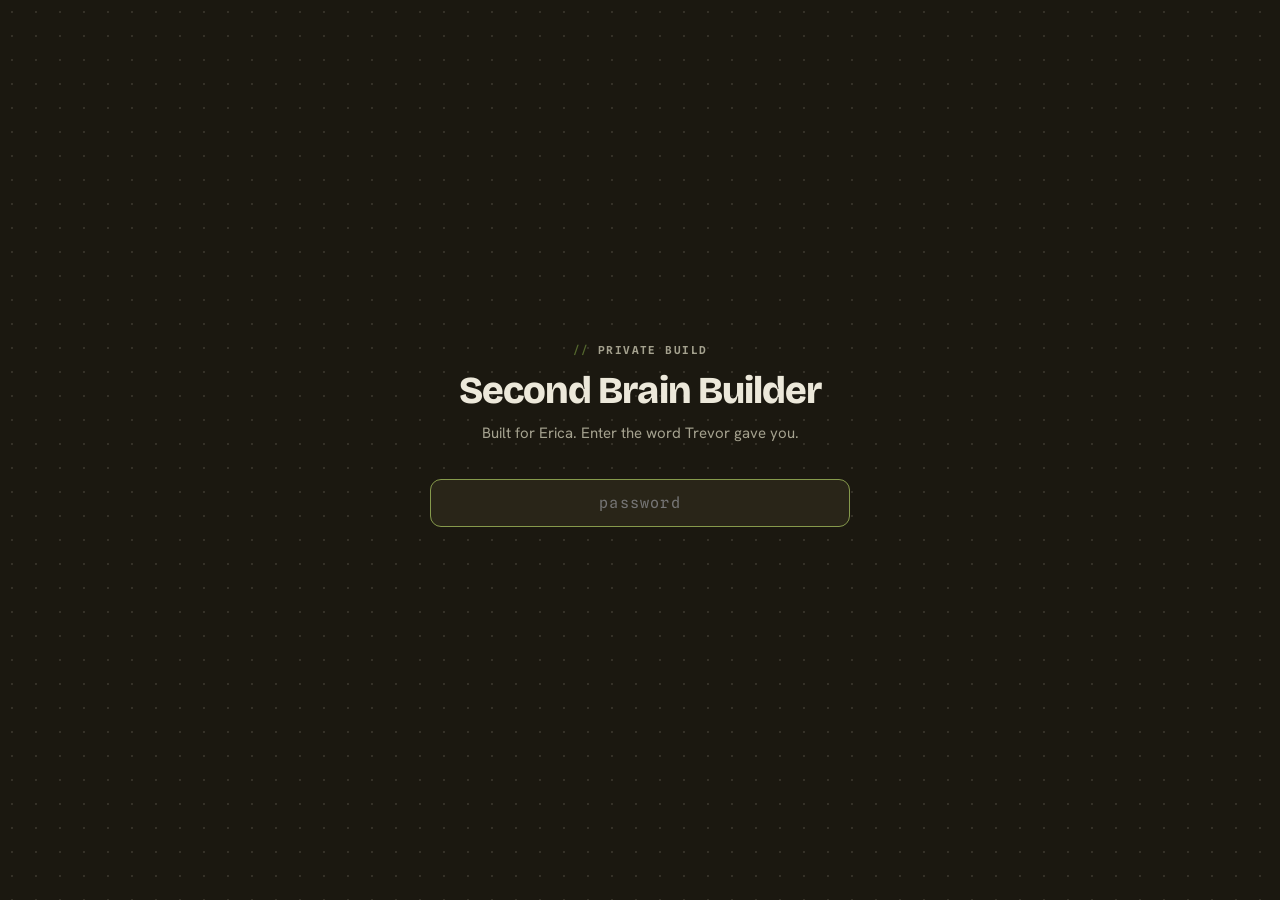
==== index.html @ fefb7029 "Second Brain Builder: single-page wizard that generates a Claude Code brain blueprint Private (clien" ====
<!doctype html>
<html lang="en">
<head>
<meta charset="utf-8">
<meta name="viewport" content="width=device-width, initial-scale=1">
<meta name="robots" content="noindex, nofollow">
<title>Second Brain Builder</title>
<link rel="preconnect" href="https://fonts.googleapis.com">
<link rel="preconnect" href="https://fonts.gstatic.com" crossorigin>
<style>
@import url('https://fonts.googleapis.com/css2?family=Bricolage+Grotesque:opsz,wght@12..96,400;12..96,600;12..96,700;12..96,800&family=Hanken+Grotesk:ital,wght@0,300;0,400;0,500;0,600;0,700;1,400&family=Spline+Sans+Mono:wght@400;500;600;700&family=Caveat:wght@500;600;700&display=swap');

/* ===== tokens — Trevor Cardozo design system ===== */
:root{
  --paper:#EAE0CD; --paper-2:#E0D3B7; --white:#FAF5E9; --kraft:#E2D7BE;
  --terracotta:#D89A6E; --terracotta-tint:#F0DAC6;
  --ink:#221C13; --charcoal:#322B1F; --muted:#6E6653; --faint:#9C9583;
  --rule:#D3C8B0; --rule-faint:#E2D9C4; --rule-ink:#2A241A;
  --olive:#55692E; --olive-deep:#3B4C1E; --olive-tint:#DFE6C4; --olive-lift:#869A4C;
  --signal:#FB4D00; --signal-deep:#C93C00; --signal-tint:#FFE0CE;
  --sky:#2296C4; --sky-deep:#176F94; --sky-tint:#D3EAF4;
  --lime:#B9D40C; --lime-tint:#EEF4C0;
  --lilac:#8E82C6; --lilac-tint:#E6E1F2;
  --status-green:#2E7D4F; --status-green-tint:#D6E7DB;
  --night:#1B1810; --night-2:#292518; --night-rule:#423C2C;
  --text-on-dark:#ECE8DA; --text-on-dark-faint:#A5A28F;

  --font-display:"Bricolage Grotesque","Hanken Grotesk",system-ui,sans-serif;
  --font-sans:"Hanken Grotesk",system-ui,-apple-system,sans-serif;
  --font-mono:"Spline Sans Mono",ui-monospace,"SF Mono",Menlo,monospace;
  --font-marker:"Caveat","Comic Sans MS",cursive;

  --radius-sm:7px; --radius-md:11px; --radius-lg:16px; --radius-xl:24px; --radius-pill:999px;
  --shadow-card:0 10px 30px -14px rgba(34,28,19,.30);
  --shadow-soft:0 18px 46px -18px rgba(34,28,19,.34);
  --shadow-hard-sm:3px 3px 0 var(--ink);
  --ease-snap:cubic-bezier(.16,1,.3,1);
  --measure:64ch;
}
*{box-sizing:border-box}
html,body{margin:0;padding:0}
body{
  background:var(--paper); color:var(--charcoal);
  font-family:var(--font-sans); font-size:17px; line-height:1.62;
  -webkit-font-smoothing:antialiased;
}
h1,h2,h3{font-family:var(--font-display);color:var(--ink);letter-spacing:-.025em;line-height:1.02;margin:0}
p{margin:0 0 1em}
a{color:var(--sky-deep)}
strong{font-weight:700;color:var(--ink)}
code{font-family:var(--font-mono);font-size:.88em;background:var(--kraft);padding:.12em .34em;border-radius:4px;color:var(--olive-deep)}

.eyebrow{font-family:var(--font-mono);font-size:11px;font-weight:600;letter-spacing:.13em;text-transform:uppercase;color:var(--muted);line-height:1}
.eyebrow::before{content:"// ";color:var(--olive)}
.hilite{background:var(--olive-tint);border-radius:3px 9px 4px 10px;box-decoration-break:clone;-webkit-box-decoration-break:clone;padding:.02em .22em}
.hilite.spark{background:var(--signal-tint)}
.hand{font-family:var(--font-marker);font-weight:600;font-size:22px;line-height:1.25;color:var(--olive-deep)}

/* ===== gate ===== */
#gate{position:fixed;inset:0;z-index:100;background:var(--night);display:flex;align-items:center;justify-content:center;padding:24px}
#gate .dots{position:absolute;inset:0;background-image:radial-gradient(rgba(237,228,208,.12) 1.4px,transparent 1.4px);background-size:24px 24px;pointer-events:none}
#gate .box{position:relative;max-width:420px;width:100%;text-align:center}
#gate h1{color:var(--text-on-dark);font-size:38px;font-weight:800;margin-bottom:10px}
#gate p{color:var(--text-on-dark-faint);font-size:15px}
#gate input{width:100%;margin-top:18px;padding:14px 16px;border-radius:var(--radius-md);border:1.5px solid var(--night-rule);background:var(--night-2);color:var(--text-on-dark);font-family:var(--font-mono);font-size:15px;letter-spacing:.08em;text-align:center}
#gate input:focus{outline:none;border-color:var(--olive-lift)}
#gate .err{color:var(--signal);font-family:var(--font-mono);font-size:12px;letter-spacing:.06em;text-transform:uppercase;height:16px;margin-top:12px}

/* ===== shell ===== */
#app{display:none;min-height:100vh}
#app.on{display:grid;grid-template-columns:250px 1fr}

/* rail */
#rail{position:sticky;top:0;height:100vh;overflow-y:auto;background:var(--night);color:var(--text-on-dark);padding:26px 20px 30px}
#rail .brand{font-family:var(--font-display);font-weight:800;font-size:19px;color:var(--text-on-dark);letter-spacing:-.02em;line-height:1.05}
#rail .brandsub{font-family:var(--font-mono);font-size:10px;letter-spacing:.14em;text-transform:uppercase;color:var(--text-on-dark-faint);margin-top:7px}
#rail ol{list-style:none;margin:26px 0 0;padding:0}
#rail li{display:flex;gap:11px;align-items:flex-start;padding:9px 10px;border-radius:var(--radius-sm);cursor:pointer;transition:background .15s}
#rail li:hover{background:var(--night-2)}
#rail li.on{background:var(--olive)}
#rail li.on .n,#rail li.on .t{color:#fff}
#rail li.done .n{background:var(--olive-lift);color:var(--night);border-color:transparent}
#rail .n{flex:0 0 auto;width:21px;height:21px;border-radius:50%;border:1.5px solid var(--night-rule);color:var(--text-on-dark-faint);font-family:var(--font-mono);font-size:10.5px;font-weight:600;display:flex;align-items:center;justify-content:center;margin-top:2px}
#rail .t{font-size:14px;line-height:1.3;color:var(--text-on-dark-faint);font-weight:500}
#rail li.done .t{color:var(--text-on-dark)}
#rail .foot{margin-top:26px;padding-top:18px;border-top:1px solid var(--night-rule);font-family:var(--font-mono);font-size:10px;letter-spacing:.08em;color:var(--text-on-dark-faint);line-height:1.7}
#rail .foot button{background:none;border:none;color:var(--text-on-dark-faint);font:inherit;letter-spacing:.08em;text-transform:uppercase;cursor:pointer;padding:0;text-decoration:underline}
#rail .foot button:hover{color:var(--signal)}

/* main */
#main{position:relative;overflow:hidden}
#main .ground{position:absolute;inset:0;z-index:0;pointer-events:none;
  background-image:linear-gradient(rgba(27,24,21,.055) 1px,transparent 1px),linear-gradient(90deg,rgba(27,24,21,.055) 1px,transparent 1px);
  background-size:26px 26px}
.wrap{position:relative;z-index:1;max-width:880px;margin:0 auto;padding:56px 56px 120px}
.step{display:none;animation:in .4s var(--ease-snap)}
.step.on{display:block}
@keyframes in{from{opacity:0;transform:translateY(10px)}to{opacity:1;transform:none}}

.tape{display:inline-block;font-family:var(--font-mono);font-size:11px;font-weight:600;letter-spacing:.06em;text-transform:uppercase;padding:5px 12px 4px;background:var(--ink);color:var(--paper);transform:rotate(-2deg);box-shadow:var(--shadow-hard-sm);margin-bottom:22px}
.tape.olive{background:var(--olive);color:#fff}
h2.big{font-size:clamp(30px,4.4vw,52px);font-weight:800;margin-bottom:16px}
.lead{font-size:20px;font-weight:300;line-height:1.55;color:var(--charcoal);max-width:var(--measure);margin-bottom:30px}
.body{max-width:var(--measure)}
.rule{height:11px;border-bottom:2px solid var(--olive);background-image:repeating-linear-gradient(90deg,var(--olive) 0 1.5px,transparent 1.5px 11px);margin:38px 0 30px;opacity:.75}

/* teach block — "how Trevor does it" */
.teach{background:var(--white);border:1px solid var(--rule);border-radius:var(--radius-lg);padding:22px 24px;margin:0 0 26px;box-shadow:var(--shadow-card);position:relative}
.teach .eyebrow{margin-bottom:10px;display:block}
.teach p:last-child{margin-bottom:0}
.teach ul{margin:0 0 .8em;padding-left:20px}
.teach li{margin-bottom:.35em}
.teach.dark{background:var(--night);border-color:var(--night-rule);color:var(--text-on-dark)}
.teach.dark .eyebrow{color:var(--text-on-dark-faint)}
.teach.dark strong{color:#fff}
.teach.dark code{background:var(--night-2);color:var(--olive-lift)}
.note{font-family:var(--font-marker);font-weight:600;font-size:21px;line-height:1.3;color:var(--olive-deep);border-left:2px dashed var(--olive-lift);padding:2px 0 2px 16px;margin:0 0 26px}
.note::before{content:"Trevor’s note — ";font-size:.8em;letter-spacing:.02em;opacity:.7}

/* decisions */
.decide{margin:0 0 34px}
.q{font-family:var(--font-display);font-weight:700;font-size:21px;color:var(--ink);letter-spacing:-.02em;line-height:1.25;margin-bottom:6px}
.q .num{font-family:var(--font-mono);font-size:12px;font-weight:600;color:var(--signal-deep);letter-spacing:.08em;margin-right:9px;vertical-align:2px}
.help{font-size:15px;color:var(--muted);margin-bottom:14px;max-width:var(--measure)}

input[type=text],textarea{width:100%;font-family:var(--font-sans);font-size:16px;color:var(--ink);background:var(--white);border:1.5px solid var(--rule);border-radius:var(--radius-md);padding:12px 14px}
input[type=text]:focus,textarea:focus{outline:none;border-color:var(--olive);box-shadow:0 0 0 3px var(--olive-tint)}
textarea{min-height:88px;line-height:1.5;resize:vertical}
.mono{font-family:var(--font-mono);font-size:15px;letter-spacing:-.01em}

.cards{display:grid;gap:11px}
.cards.two{grid-template-columns:repeat(auto-fit,minmax(230px,1fr))}
.opt{display:flex;gap:12px;align-items:flex-start;background:var(--white);border:1.5px solid var(--rule);border-radius:var(--radius-md);padding:14px 16px;cursor:pointer;transition:border-color .15s,box-shadow .15s,transform .12s}
.opt:hover{border-color:var(--olive-lift);transform:translateY(-1px)}
.opt.sel{border-color:var(--olive);box-shadow:0 0 0 3px var(--olive-tint)}
.opt input{margin:0;position:absolute;opacity:0;pointer-events:none}
.opt .box{flex:0 0 auto;width:19px;height:19px;border:1.5px solid var(--faint);background:var(--paper);margin-top:2px;display:flex;align-items:center;justify-content:center}
.opt .box.round{border-radius:50%}
.opt.sel .box{background:var(--olive);border-color:var(--olive)}
.opt.sel .box::after{content:"";width:8px;height:8px;background:#fff;border-radius:1px}
.opt.sel .box.round::after{border-radius:50%}
.opt > span:last-child{flex:1;min-width:0}
.opt .lbl{display:block;font-weight:600;color:var(--ink);font-size:16px;line-height:1.3}
.opt .sub{display:block;font-size:14px;color:var(--muted);line-height:1.45;margin-top:3px}
.opt .rec{font-family:var(--font-mono);font-size:9.5px;font-weight:600;letter-spacing:.09em;text-transform:uppercase;color:var(--olive);border:1px solid var(--olive);border-radius:var(--radius-pill);padding:2px 7px 1px;margin-left:8px;vertical-align:2px;white-space:nowrap}
.opt .later{font-family:var(--font-mono);font-size:9.5px;font-weight:600;letter-spacing:.09em;text-transform:uppercase;color:var(--muted);border:1px dashed var(--faint);border-radius:var(--radius-pill);padding:2px 7px 1px;margin-left:8px;vertical-align:2px;white-space:nowrap}

/* chips */
.chips{display:flex;flex-wrap:wrap;gap:8px;margin-bottom:12px}
.chip{display:inline-flex;align-items:center;gap:8px;background:var(--white);border:1.5px solid var(--rule);border-radius:var(--radius-pill);padding:7px 8px 7px 15px;font-size:15px;color:var(--ink)}
.chip .x{cursor:pointer;width:19px;height:19px;border-radius:50%;background:var(--paper-2);color:var(--muted);display:flex;align-items:center;justify-content:center;font-size:14px;line-height:1;font-family:var(--font-mono)}
.chip .x:hover{background:var(--signal);color:#fff}
.chip.off{opacity:.42;border-style:dashed}
.addrow{display:flex;gap:9px}
.addrow input{flex:1}
.btn{font-family:var(--font-mono);font-size:12px;font-weight:600;letter-spacing:.07em;text-transform:uppercase;border-radius:var(--radius-pill);padding:11px 20px;border:1.5px solid var(--ink);background:var(--ink);color:var(--paper);cursor:pointer;transition:transform .1s,background .15s}
.btn:hover{background:var(--olive);border-color:var(--olive)}
.btn:active{transform:translateY(1px)}
.btn.ghost{background:none;color:var(--ink)}
.btn.ghost:hover{background:var(--ink);color:var(--paper)}
.btn.spark{background:var(--signal);border-color:var(--signal);color:#fff}
.btn.spark:hover{background:var(--signal-deep);border-color:var(--signal-deep)}
.btn:disabled{opacity:.35;cursor:not-allowed;transform:none}

/* nav */
.nav{display:flex;gap:12px;align-items:center;margin-top:44px;padding-top:26px;border-top:1px solid var(--rule)}
.nav .spacer{flex:1}
.stepcount{font-family:var(--font-mono);font-size:11px;letter-spacing:.1em;text-transform:uppercase;color:var(--faint)}

/* step 0 setup list */
.steps-list{counter-reset:s;list-style:none;padding:0;margin:0 0 26px}
.steps-list li{counter-increment:s;position:relative;padding:0 0 22px 46px;border-left:2px dotted var(--rule);margin-left:13px}
.steps-list li:last-child{border-left-color:transparent;padding-bottom:0}
.steps-list li::before{content:counter(s);position:absolute;left:-14px;top:-2px;width:27px;height:27px;border-radius:50%;background:var(--olive);color:#fff;font-family:var(--font-mono);font-size:12px;font-weight:700;display:flex;align-items:center;justify-content:center}
.steps-list h4{font-family:var(--font-display);font-weight:700;font-size:17px;color:var(--ink);margin:0 0 4px}
.steps-list p{font-size:15px;color:var(--muted);margin:0 0 8px}
pre.cmd{background:var(--night);color:var(--text-on-dark);font-family:var(--font-mono);font-size:13.5px;line-height:1.7;padding:14px 16px;border-radius:var(--radius-md);overflow-x:auto;margin:0 0 6px}
pre.cmd .c{color:var(--olive-lift)}

/* blueprint */
#bp{background:var(--night);border-radius:var(--radius-lg);padding:0;overflow:hidden;box-shadow:var(--shadow-soft);margin-bottom:22px}
#bp .bar{display:flex;align-items:center;gap:10px;padding:12px 16px;background:var(--night-2);border-bottom:1px solid var(--night-rule)}
#bp .bar .dot{width:10px;height:10px;border-radius:50%;background:var(--night-rule)}
#bp .bar .name{font-family:var(--font-mono);font-size:11.5px;letter-spacing:.08em;color:var(--text-on-dark-faint);margin-left:6px}
#bp .bar .len{margin-left:auto;font-family:var(--font-mono);font-size:10.5px;letter-spacing:.08em;color:var(--faint)}
#bp pre{margin:0;padding:20px 22px;max-height:440px;overflow:auto;font-family:var(--font-mono);font-size:12.5px;line-height:1.65;color:var(--text-on-dark);white-space:pre-wrap;word-break:break-word}
.dl{display:flex;gap:11px;flex-wrap:wrap;align-items:center;margin-bottom:30px}
.ok{font-family:var(--font-mono);font-size:11px;letter-spacing:.08em;text-transform:uppercase;color:var(--status-green)}

.summary{background:var(--kraft);border:1px dashed var(--muted);border-radius:var(--radius-md);padding:18px 20px;margin-bottom:26px}
.summary dl{margin:0;display:grid;grid-template-columns:auto 1fr;gap:7px 18px;font-size:15px}
.summary dt{font-family:var(--font-mono);font-size:10.5px;letter-spacing:.09em;text-transform:uppercase;color:var(--muted);padding-top:4px}
.summary dd{margin:0;color:var(--ink)}

@media (max-width:860px){
  #app.on{grid-template-columns:1fr}
  #rail{position:static;height:auto;padding:20px}
  #rail ol{display:grid;grid-template-columns:repeat(auto-fit,minmax(150px,1fr));gap:4px}
  .wrap{padding:34px 22px 90px}
}
</style>
</head>
<body>

<!-- ============ GATE — client-side curtain, not a lock ============ -->
<!-- CHANGE THIS PASSWORD before deploying. It is visible in page source by design;
     it keeps the page off casual eyes, nothing more. -->
<div id="gate">
  <div class="dots"></div>
  <div class="box">
    <div class="eyebrow" style="color:var(--text-on-dark-faint);margin-bottom:16px">Private build</div>
    <h1>Second Brain Builder</h1>
    <p>Built for Erica. Enter the word Trevor gave you.</p>
    <input id="pw" type="password" autocomplete="off" placeholder="password" aria-label="password">
    <div class="err" id="gerr"></div>
  </div>
</div>

<!-- ============ APP ============ -->
<div id="app">
  <nav id="rail">
    <div class="brand">Second Brain<br>Builder</div>
    <div class="brandsub">Erica · ChildFund Rugby</div>
    <ol id="railsteps"></ol>
    <div class="foot">
      Answers save in this browser.<br>
      <button id="reset">Start over</button>
    </div>
  </nav>

  <main id="main">
    <div class="ground"></div>
    <div class="wrap">

      <!-- ---------- 0. WHAT THIS IS ---------- -->
      <section class="step on" data-step="0">
        <div class="tape olive">Read this first</div>
        <h2 class="big">You’re going to build a brain that <span class="hilite">remembers for you.</span></h2>
        <p class="lead">Not an app. A folder of plain text files on your Mac, plus an assistant that reads them, writes to them, and asks you the questions you’d otherwise forget to ask yourself.</p>

        <div class="body">
          <div class="teach">
            <span class="eyebrow">What this actually is</span>
            <p>Your brain is <strong>a folder of markdown files</strong>. Markdown is just text with a bit of structure — you can open any file in any app, forever. Nothing is locked in a product.</p>
            <p>The assistant is <strong>Claude Code</strong>: Claude, running in a window on your Mac, with permission to read and write that folder. You talk to it the way you talk to Claude now. The difference is it can open your files, remember what happened last Tuesday, and write things down where you’ll find them again.</p>
            <p>You give it habits by writing them down too — a rules file it reads every session, and short commands like <code>/start</code> and <code>/close</code> that mean “run my morning routine” or “grill me on today.”</p>
          </div>

          <p class="note">I’ve run this system for two years. The parts that survived are the boring ones — one file I read every session, one loop I run every day, one place decisions get written down. Everything clever I built got deleted. This page gives you the surviving parts.</p>

          <div class="teach dark">
            <span class="eyebrow">Why it fits your job specifically</span>
            <p>Your role is <strong>“nothing stalls.”</strong> You hold ~140 prospects, five events, ambassadors, Alliance follow-ups, union scoping — across people more senior than you who are, in your boss’s own words, stretched too thin. You’ve been asked to <strong>chase them until things are done, delegated, or consciously dropped.</strong></p>
            <p>That is a memory problem before it’s an admin problem. Notion shows the team where things stand. Basecamp holds the tasks. Neither one remembers <em>that Chris said he’d introduce someone eleven days ago and nobody has followed up.</em> This brain does — because it asks you every morning, and writes what you say down.</p>
          </div>

          <p>Answer about twenty questions here. At the end you get a file called <code>BLUEPRINT.md</code>. You paste it into Claude Code and it builds the whole thing while you watch — folders, rules, routines, templates. Then you run your first morning routine.</p>
          <p><strong>Roughly 25 minutes here, 20 minutes building.</strong> Nothing is permanent — every answer can be changed later by telling Claude to change it.</p>
        </div>
        <div class="nav"><div class="spacer"></div><span class="stepcount"></span><button class="btn" data-go="1">Start →</button></div>
      </section>

      <!-- ---------- 1. SET UP THE MACHINE ---------- -->
      <section class="step" data-step="1">
        <div class="tape">Before the questions</div>
        <h2 class="big">Get the tools on your Mac.</h2>
        <p class="lead">Four things, once. Do them now or after you finish the questions — but they need to be done before the blueprint can build anything.</p>

        <div class="body">
          <ol class="steps-list">
            <li>
              <h4>Get a Claude Pro account</h4>
              <p>Sign up at <a href="https://claude.ai" target="_blank" rel="noopener">claude.ai</a> with your work email. Pro is the paid tier — Claude Code needs it.</p>
            </li>
            <li>
              <h4>Install Claude Code</h4>
              <p>Open <strong>Terminal</strong> (press ⌘+Space, type “Terminal”, hit enter). Paste this, press enter:</p>
              <pre class="cmd">curl -fsSL https://claude.ai/install.sh | bash</pre>
              <p>Then type <code>claude</code> and press enter. It’ll ask you to log in — a browser window opens, you approve, you’re done.</p>
            </li>
            <li>
              <h4>Make the folder</h4>
              <p>Trevor will help with this bit. It lives in iCloud Drive so it’s backed up and on every device. In Terminal:</p>
              <pre class="cmd">mkdir -p ~/Library/Mobile\ Documents/com~apple~CloudDocs/<span class="c">brain</span></pre>
              <p>That’s a folder called <strong>brain</strong> in your iCloud Drive. You’ll see it in Finder under iCloud Drive.</p>
            </li>
            <li>
              <h4>Point Claude at it</h4>
              <p>Still in Terminal:</p>
              <pre class="cmd">cd ~/Library/Mobile\ Documents/com~apple~CloudDocs/<span class="c">brain</span>
claude</pre>
              <p>Claude Code is now running <em>inside</em> your brain folder. Whatever you tell it to write, lands there.</p>
            </li>
          </ol>

          <p class="note">Terminal looks scarier than it is. It’s a chat box with worse manners. If something goes wrong, screenshot it and send it to me — that’s the whole support plan.</p>
        </div>
        <div class="nav"><button class="btn ghost" data-go="0">← Back</button><div class="spacer"></div><span class="stepcount"></span><button class="btn" data-go="2">Now the questions →</button></div>
      </section>

      <!-- ---------- 2. THE SHAPE ---------- -->
      <section class="step" data-step="2">
        <div class="tape olive">Chapter 1</div>
        <h2 class="big">The shape of it.</h2>
        <p class="lead">Three things do almost all the work: a rules file, a hot file, and a folder per area of your job.</p>

        <div class="body">
          <div class="teach">
            <span class="eyebrow">The three load-bearing pieces</span>
            <ul>
              <li><strong>CLAUDE.md</strong> — the rules. Claude reads it at the start of every single session. It’s how the assistant knows who you are, what matters, and what it’s never allowed to do.</li>
              <li><strong>hot.md</strong> — what’s live right now. Newest at the top, dated blocks, one line per thing that changed. Claude reads this second, every session. It’s why you don’t have to re-explain yourself on Monday.</li>
              <li><strong>Area folders</strong> — one per slice of your job, not one per document. Everything about ambassadors lives in the ambassadors folder: the page, the notes, the follow-ups.</li>
            </ul>
            <p>Everything else is optional decoration on top of those three.</p>
          </div>

          <p class="note">hot.md is the one file I actually maintain. If I lost every other file in my vault I’d be annoyed. If I lost hot.md I’d be lost.</p>

          <div class="decide">
            <div class="q"><span class="num">Q1</span>What do you want the folder called?</div>
            <p class="help">Short, lowercase, no spaces. It’s the name you’ll type in Terminal a lot. <code>brain</code> is fine and boring, which is the right call.</p>
            <input type="text" class="mono" data-k="vault" placeholder="brain">
          </div>

          <div class="decide">
            <div class="q"><span class="num">Q2</span>What should Claude call you, and how would you describe your job in one line?</div>
            <p class="help">This goes into the rules file so every session starts from it. One line — the version you’d say out loud, not the TOR version.</p>
            <input type="text" data-k="name" placeholder="Erica" style="margin-bottom:10px">
            <input type="text" data-k="roleline" placeholder="Social Impact Administrator at ChildFund Rugby — I make sure the highest-priority work moves and nothing stalls.">
          </div>
        </div>
        <div class="nav"><button class="btn ghost" data-go="1">← Back</button><div class="spacer"></div><span class="stepcount"></span><button class="btn" data-go="3">Next →</button></div>
      </section>

      <!-- ---------- 3. THE STAR ---------- -->
      <section class="step" data-step="3">
        <div class="tape olive">Chapter 2</div>
        <h2 class="big">One word for the next hundred days.</h2>
        <p class="lead">Every system needs something to say no with. Mine is a single word, written in a file, that every routine checks against.</p>

        <div class="body">
          <div class="teach">
            <span class="eyebrow">How this works in my system</span>
            <p>Mine is <strong>coherence</strong>. It came from one bad afternoon: I wrote a 1,700-word piece, you read it, and you told me it was incoherent — four arguments fighting each other. You were right. Five revisions later it was 1,180 words and one argument.</p>
            <p>So I wrote coherence down as the year’s star, and then made it <em>enforceable</em>: one thesis per document, five sections maximum, 24 hours of cooling before anything goes out. Now the assistant flags me when I break my own rule. The word isn’t decoration — routines check against it.</p>
          </div>

          <div class="decide">
            <div class="q"><span class="num">Q3</span>What’s your word?</div>
            <p class="help">Pick the thing that, if it slipped, would mean you failed at this job. Your boss handed you one on a plate: <em>“be persistent with us… follow us up until it is done, delegated or consciously deprioritised.”</em></p>
            <div class="cards two" data-radio="star">
              <label class="opt"><input type="radio" name="star" value="Persistence"><span class="box round"></span><span><span class="lbl">Persistence <span class="rec">Suggested</span></span><span class="sub">Nothing stalls. Not “I sent it” — done, delegated, or consciously dropped. Straight out of your brief.</span></span></label>
              <label class="opt"><input type="radio" name="star" value="Visibility"><span class="box round"></span><span><span class="lbl">Visibility</span><span class="sub">Nobody has to ask where something stands. The dashboard-and-tracking read of the role.</span></span></label>
              <label class="opt"><input type="radio" name="star" value="Momentum"><span class="box round"></span><span><span class="lbl">Momentum</span><span class="sub">Every priority thing moved this week. Energy, not just records.</span></span></label>
              <label class="opt"><input type="radio" name="star" value="__custom"><span class="box round"></span><span><span class="lbl">My own word</span><span class="sub">Type it below.</span></span></label>
            </div>
            <input type="text" data-k="starCustom" placeholder="your word" style="margin-top:11px;display:none" data-showif="star=__custom">
          </div>

          <div class="decide">
            <div class="q"><span class="num">Q4</span>Say it as one sentence you’d be happy to be held to.</div>
            <p class="help">This is the line the assistant quotes back at you when you’re drifting. Make it blunt.</p>
            <input type="text" data-k="starLine" placeholder="Nothing important sits still because I forgot to chase it.">
          </div>
        </div>
        <div class="nav"><button class="btn ghost" data-go="2">← Back</button><div class="spacer"></div><span class="stepcount"></span><button class="btn" data-go="4">Next →</button></div>
      </section>

      <!-- ---------- 4. THE MAP ---------- -->
      <section class="step" data-step="4">
        <div class="tape olive">Chapter 3</div>
        <h2 class="big">Map your job into folders.</h2>
        <p class="lead">One folder per area you’re accountable for. Not per document, not per project — per slice of the job that has its own state.</p>

        <div class="body">
          <div class="teach">
            <span class="eyebrow">Why folders mirror the job, not the paperwork</span>
            <p>Because the question you ask is always <em>“where does ambassadors stand?”</em> — never <em>“where’s that PDF?”</em> When folders match how you’re accountable, the assistant can answer the first question. When they match file types, it can only answer the second.</p>
            <p>Each area gets one page inside it — what it is, who owns what, what’s moving, what’s stuck. Notes and follow-ups collect around it.</p>
          </div>

          <div class="decide">
            <div class="q"><span class="num">Q5</span>Your areas.</div>
            <p class="help">Pre-filled from your role brief. Untick anything that isn’t really yours to hold; add whatever’s missing. Six to ten is right — more than that and nothing feels important.</p>
            <div class="chips" id="areaChips"></div>
            <div class="addrow"><input type="text" id="areaAdd" placeholder="Add an area…"><button class="btn ghost" id="areaBtn">Add</button></div>
          </div>

          <div class="decide">
            <div class="q"><span class="num">Q6</span>The people the brain should know.</div>
            <p class="help">Names it needs so it can chase properly — who owns what, who you follow up, who you route to. Add or remove freely; you can grow this list forever later.</p>
            <div class="chips" id="peepChips"></div>
            <div class="addrow"><input type="text" id="peepAdd" placeholder="Name — role, e.g. Chris — co-lead, HNW relationship owner"><button class="btn ghost" id="peepBtn">Add</button></div>
          </div>

          <p class="note">Don’t overthink the list. The directory grows itself — every time you mention a new name in a session, the assistant asks whether to add them.</p>
        </div>
        <div class="nav"><button class="btn ghost" data-go="3">← Back</button><div class="spacer"></div><span class="stepcount"></span><button class="btn" data-go="5">Next →</button></div>
      </section>

      <!-- ---------- 5. THE PULSE ---------- -->
      <section class="step" data-step="5">
        <div class="tape olive">Chapter 4</div>
        <h2 class="big">The loop that makes it a brain.</h2>
        <p class="lead">A folder of notes is a filing cabinet. What turns it into a brain is running the same small loop every day and every week.</p>

        <div class="body">
          <div class="teach">
            <span class="eyebrow">My actual cadence</span>
            <ul>
              <li><strong>Morning — <code>/start</code>.</strong> Reads hot.md, pulls in what’s happening today, hands me a dense brief: what’s in flight, what’s owed, what’s at risk. Three minutes.</li>
              <li><strong>During the day — <code>/save</code>.</strong> After anything that mattered — a call, a decision, a messy thread — I say <code>/save</code> and it files the substance where it belongs.</li>
              <li><strong>End of day — <code>/grill-daily</code>.</strong> This is the important one. It doesn’t summarise my day back at me; it <em>interrogates</em> me about it. One question at a time, and it argues with my own notes when I contradict them.</li>
              <li><strong>Sunday — <code>/weekly-recap</code> then <code>/weekly-planning</code>.</strong> Look back honestly, then set the week’s thesis. Two separate sittings on purpose: judging the week you had and choosing the week ahead are different jobs, and folding them together makes you kind to yourself in the wrong direction.</li>
            </ul>
          </div>

          <div class="teach dark">
            <span class="eyebrow">The grill engine — the single best piece</span>
            <p>Every routine runs on one shared set of rules, and they’re strict: <strong>one question at a time.</strong> Never a list of five. It asks, you answer, it writes the answer into the file immediately, then it asks the next one.</p>
            <p>And it challenges you. Not “what happened today?” but “<em>you said the Alliance follow-up was moving. Your own notes say the last contact was the 14th. Square that for me.</em>” It caps at eight questions so it can’t grind you down.</p>
            <p>It never writes anything to a file without you saying yes first. That rule is absolute, and it’s why you can trust the thing.</p>
          </div>

          <p class="note">Passive recaps die within a fortnight — you stop reading them, then you stop running them. The grill survives because it’s actually uncomfortable. Being asked “what did you decide?” is the whole product.</p>

          <div class="decide">
            <div class="q"><span class="num">Q7</span>How does your day close?</div>
            <div class="cards" data-radio="close">
              <label class="opt"><input type="radio" name="close" value="grill"><span class="box round"></span><span><span class="lbl">Grill me <span class="rec">Suggested</span></span><span class="sub">Up to eight questions, one at a time, challenging what I claim. Ten to fifteen minutes. Writes the day up as we go.</span></span></label>
              <label class="opt"><input type="radio" name="close" value="recap"><span class="box round"></span><span><span class="lbl">Just write it up</span><span class="sub">I talk, it files. No interrogation. Faster, and you’ll get less out of it.</span></span></label>
              <label class="opt"><input type="radio" name="close" value="both"><span class="box round"></span><span><span class="lbl">Both, my choice each day</span><span class="sub">Two commands. Grill when there’s substance, quick write-up when the day was thin.</span></span></label>
            </div>
          </div>

          <div class="decide">
            <div class="q"><span class="num">Q8</span>When does the week turn over?</div>
            <p class="help">Look-back and plan-ahead can sit on the same day or split across two. Pick when you’ll actually do it, not when you wish you would.</p>
            <div class="cards two" data-radio="weekday">
              <label class="opt"><input type="radio" name="weekday" value="Sunday"><span class="box round"></span><span><span class="lbl">Sunday, both</span><span class="sub">Recap then plan, back to back.</span></span></label>
              <label class="opt"><input type="radio" name="weekday" value="Friday+Monday"><span class="box round"></span><span><span class="lbl">Friday close, Monday plan <span class="rec">Suggested</span></span><span class="sub">End the week while it’s fresh, plan with a rested head. Keeps the weekend clean.</span></span></label>
              <label class="opt"><input type="radio" name="weekday" value="Monday"><span class="box round"></span><span><span class="lbl">Monday, both</span><span class="sub">One sitting, start of week.</span></span></label>
              <label class="opt"><input type="radio" name="weekday" value="Friday"><span class="box round"></span><span><span class="lbl">Friday, both</span><span class="sub">One sitting, end of week.</span></span></label>
            </div>
          </div>

          <div class="decide">
            <div class="q"><span class="num">Q9</span>Where does the brain get today’s facts from?</div>
            <p class="help">Your tools — Outlook, Discord, Basecamp, Notion — don’t plug into Claude Code directly, so the morning brief starts with you pasting. That sounds like a downgrade. It isn’t: the paste is where you actually notice what’s stuck.</p>
            <div class="cards" data-radio="pull">
              <label class="opt"><input type="radio" name="pull" value="paste"><span class="box round"></span><span><span class="lbl">I paste what matters <span class="rec">Suggested</span></span><span class="sub">Calendar for the day, plus anything loud from Outlook, Discord or Basecamp. Thirty seconds, and the brief is built on real inputs.</span></span></label>
              <label class="opt"><input type="radio" name="pull" value="ask"><span class="box round"></span><span><span class="lbl">Ask me, don’t make me paste</span><span class="sub">It asks “what’s on today, anything land overnight?” and you answer from memory. Lighter, slightly blinder.</span></span></label>
            </div>
          </div>
        </div>
        <div class="nav"><button class="btn ghost" data-go="4">← Back</button><div class="spacer"></div><span class="stepcount"></span><button class="btn" data-go="6">Next →</button></div>
      </section>

      <!-- ---------- 6. THE LEDGER ---------- -->
      <section class="step" data-step="6">
        <div class="tape olive">Chapter 5</div>
        <h2 class="big">The part built for your job.</h2>
        <p class="lead">Capture what you notice. Log what you decide. And keep a ledger of everything anyone owes anyone — because chasing senior people is literally in your job description.</p>

        <div class="body">
          <div class="teach">
            <span class="eyebrow">Capture — one place to throw things</span>
            <p>An <code>_inbox</code> folder. Thought in a meeting, link, half a sentence — drop a file in, no filing, no decision. Every routine sweeps it: it shows you each item, proposes where it belongs, waits for your yes, moves it, and tells you what moved.</p>
            <p>The rule that makes it trustworthy: <strong>nothing is ever silently dropped.</strong> If it can’t work out where something goes, it leaves it in the inbox and shows you again tomorrow rather than burying it.</p>
          </div>

          <div class="teach">
            <span class="eyebrow">Decisions — one file each, forever</span>
            <p>When something is hard to reverse, would confuse a future reader, and had real alternatives — it gets its own dated file. What was decided, why, <strong>and what you rejected.</strong> That last part is the one everybody skips and the only one you ever go back for.</p>
            <p>In your world: why an event vendor was chosen, why a prospect was moved down the priority list, why the Ambassador rhythm is monthly and not quarterly. In six months someone will ask, and “I think we discussed it” is not an answer.</p>
          </div>

          <div class="teach dark">
            <span class="eyebrow">The owed ledger — this one is yours, not mine</span>
            <p>A single file, <code>owed.md</code>. Every commitment anyone made: <strong>who owes it · to whom · what · by when · when you last nudged.</strong></p>
            <p>Your morning brief opens with what’s overdue and what’s gone quiet. Not “here are your tasks” — <em>“Chris owes the intro to the Bangkok prospect. Agreed the 3rd. You nudged the 9th. Eight days silent.”</em></p>
            <p>Your brief says to chase your boss and Chris until things are done, delegated or dropped. Chasing from memory is how things go quiet. This is the file that makes you the person who never lets it.</p>
          </div>

          <div class="decide">
            <div class="q"><span class="num">Q10</span>Which of these do you want on day one?</div>
            <p class="help">All three are cheap. Anything you skip can be added later by telling Claude to add it.</p>
            <div class="cards" data-check="ledger">
              <label class="opt"><input type="checkbox" value="capture"><span class="box"></span><span><span class="lbl">Capture inbox <span class="rec">Suggested</span></span><span class="sub">A folder to throw things in, swept by every routine.</span></span></label>
              <label class="opt"><input type="checkbox" value="decisions"><span class="box"></span><span><span class="lbl">Decision log <span class="rec">Suggested</span></span><span class="sub">One dated file per real decision, including the option you turned down.</span></span></label>
              <label class="opt"><input type="checkbox" value="owed"><span class="box"></span><span><span class="lbl">Owed ledger <span class="rec">Suggested</span></span><span class="sub">Who owes what, by when, last nudged. Drives the top of every morning brief.</span></span></label>
            </div>
          </div>

          <div class="decide">
            <div class="q"><span class="num">Q11</span>How long before a quiet commitment is officially stuck?</div>
            <p class="help">The brief flags anything untouched for longer than this. Too short and it’s noise; too long and things die quietly.</p>
            <div class="cards two" data-radio="stale">
              <label class="opt"><input type="radio" name="stale" value="5"><span class="box round"></span><span><span class="lbl">5 working days</span><span class="sub">Tight. Good while the December deadline is close.</span></span></label>
              <label class="opt"><input type="radio" name="stale" value="7"><span class="box round"></span><span><span class="lbl">7 days <span class="rec">Suggested</span></span><span class="sub">A week of silence is a real signal without being twitchy.</span></span></label>
              <label class="opt"><input type="radio" name="stale" value="14"><span class="box round"></span><span><span class="lbl">14 days</span><span class="sub">Relaxed. Fine for slow-moving partner admin.</span></span></label>
            </div>
          </div>
        </div>
        <div class="nav"><button class="btn ghost" data-go="5">← Back</button><div class="spacer"></div><span class="stepcount"></span><button class="btn" data-go="7">Next →</button></div>
      </section>

      <!-- ---------- 7. THE EDGES ---------- -->
      <section class="step" data-step="7">
        <div class="tape olive">Chapter 6</div>
        <h2 class="big">Where the brain stops.</h2>
        <p class="lead">The fastest way to kill a system like this is to let it become a second, private copy of what your team already keeps somewhere else.</p>

        <div class="body">
          <div class="teach">
            <span class="eyebrow">The boundary that matters most</span>
            <p><strong>Notion is your team’s truth. Basecamp holds the tasks. The brain never keeps its own copy of either.</strong></p>
            <p>The brain is where you think, chase and prepare. When something is settled, it goes into Notion where Chris and your boss can see it — and the brain’s job is to <em>remind you to put it there</em>, not to store a private version that quietly drifts out of date.</p>
            <p>Rule of thumb: if your team would look for it, it belongs in Notion. If it’s the thinking or the chasing behind it, it belongs here.</p>
          </div>

          <div class="decide">
            <div class="q"><span class="num">Q12</span>Which surfaces should the brain treat as owned by someone else?</div>
            <p class="help">These get written into the rules file as “never duplicate, always point.”</p>
            <div class="cards two" data-check="surfaces">
              <label class="opt"><input type="checkbox" value="Notion — team truth: dashboards, prospect status, project content"><span class="box"></span><span><span class="lbl">Notion</span><span class="sub">Dashboards, prospect status, project content.</span></span></label>
              <label class="opt"><input type="checkbox" value="Basecamp — assigned tasks and project assignments"><span class="box"></span><span><span class="lbl">Basecamp</span><span class="sub">Assigned tasks and projects.</span></span></label>
              <label class="opt"><input type="checkbox" value="Discord — team chat, file sharing, quick decisions"><span class="box"></span><span><span class="lbl">Discord</span><span class="sub">Chat, files, quick decisions.</span></span></label>
              <label class="opt"><input type="checkbox" value="Outlook — email of record"><span class="box"></span><span><span class="lbl">Outlook</span><span class="sub">Email of record.</span></span></label>
              <label class="opt"><input type="checkbox" value="Todoist — personal task list (in testing)"><span class="box"></span><span><span class="lbl">Todoist</span><span class="sub">Personal task list, still testing.</span></span></label>
            </div>
          </div>

          <div class="decide">
            <div class="q"><span class="num">Q13</span>Anything that must never be written into these files?</div>
            <p class="help">Your working notes on donors and partners belong here — that’s the job. But it’s worth naming your own line now, while you’re calm, rather than deciding in the moment. Leave it blank if nothing comes to mind.</p>
            <textarea data-k="never" placeholder="e.g. other people's personal or HR information; anything a colleague shared with me in confidence about themselves"></textarea>
          </div>

          <div class="decide">
            <div class="q"><span class="num">Q14</span>Should the brain hold a house style for what you write?</div>
            <p class="help">Your brief says Chris and your boss are spending too much time reformatting your team’s documents and want that to stop. A style file means everything the assistant drafts comes out in one consistent voice and shape.</p>
            <div class="cards" data-radio="style">
              <label class="opt"><input type="radio" name="style" value="yes"><span class="box round"></span><span><span class="lbl">Yes, build a style file <span class="rec">Suggested</span></span><span class="sub">Rules for emails, briefing notes and updates. Grows as you learn what your seniors actually want.</span></span></label>
              <label class="opt"><input type="radio" name="style" value="no"><span class="box round"></span><span><span class="lbl">Not yet <span class="later">Add later</span></span><span class="sub">Skip it. One sentence to Claude adds it whenever you want.</span></span></label>
            </div>
          </div>

          <div class="decide">
            <div class="q"><span class="num">Q15</span>Extras — take none, take all, add the rest whenever.</div>
            <p class="help">These are genuinely optional. The system works without every one of them. <strong>My honest advice: take the first two, leave the rest for week three.</strong></p>
            <div class="cards" data-check="addons">
              <label class="opt"><input type="checkbox" value="meeting-prep"><span class="box"></span><span><span class="lbl">Meeting prep command <span class="rec">Take now</span></span><span class="sub"><code>/prep</code> — before any meeting: who’s in it, what was last said, what’s owed, what you need out of it. The most useful thing in your role after the ledger.</span></span></label>
              <label class="opt"><input type="checkbox" value="project-cmds"><span class="box"></span><span><span class="lbl">Project commands <span class="rec">Take now</span></span><span class="sub"><code>/new-project</code>, <code>/update-project</code>, <code>/close-project</code> — consistent pages for events, campaigns and workstreams.</span></span></label>
              <label class="opt"><input type="checkbox" value="notion-mcp"><span class="box"></span><span><span class="lbl">Notion connection <span class="later">Week 2–3</span></span><span class="sub">Lets Claude read and write Notion directly, so a brief can become a dashboard update without copy-paste. Real setup — do it once the daily habit is solid.</span></span></label>
              <label class="opt"><input type="checkbox" value="pomodoro"><span class="box"></span><span><span class="lbl">Pomodoro day shape <span class="later">Optional</span></span><span class="sub">Morning brief comes out as 25-minute blocks instead of a list, since that’s how you already work.</span></span></label>
              <label class="opt"><input type="checkbox" value="monthly"><span class="box"></span><span><span class="lbl">Monthly step-back <span class="later">Month 2</span></span><span class="sub"><code>/zoom-out</code> — questions the whole picture rather than the week. Useful near the December KPI checkpoint.</span></span></label>
              <label class="opt"><input type="checkbox" value="github"><span class="box"></span><span><span class="lbl">Off-machine backup <span class="later">Later</span></span><span class="sub">iCloud already covers you. This adds a private cloud copy with full history. Ask Trevor when you want it.</span></span></label>
            </div>
          </div>
        </div>
        <div class="nav"><button class="btn ghost" data-go="6">← Back</button><div class="spacer"></div><span class="stepcount"></span><button class="btn spark" data-go="8">Build my blueprint →</button></div>
      </section>

      <!-- ---------- 8. BLUEPRINT ---------- -->
      <section class="step" data-step="8">
        <div class="tape">Done</div>
        <h2 class="big">Your blueprint.</h2>
        <p class="lead">This is one instruction file. Claude Code reads it and builds everything you just chose — folders, rules, routines, templates — while you watch.</p>

        <div class="body">
          <div class="summary" id="summary"></div>

          <div id="bp">
            <div class="bar"><span class="dot"></span><span class="dot"></span><span class="dot"></span><span class="name">BLUEPRINT.md</span><span class="len" id="bplen"></span></div>
            <pre id="bptext"></pre>
          </div>

          <div class="dl">
            <button class="btn spark" id="dlbtn">↓ Download BLUEPRINT.md</button>
            <button class="btn ghost" id="cpbtn">Copy to clipboard</button>
            <span class="ok" id="dlok"></span>
          </div>

          <div class="rule"></div>

          <h3 style="font-size:26px;margin-bottom:14px">Now build it</h3>
          <ol class="steps-list">
            <li>
              <h4>Put the file in your brain folder</h4>
              <p>Download it, then drag <code>BLUEPRINT.md</code> from Downloads into your <code id="vaultname2">brain</code> folder in iCloud Drive.</p>
            </li>
            <li>
              <h4>Open Claude Code there</h4>
              <pre class="cmd" id="cdcmd">cd ~/Library/Mobile\ Documents/com~apple~CloudDocs/<span class="c">brain</span>
claude</pre>
            </li>
            <li>
              <h4>Say this</h4>
              <pre class="cmd">Read BLUEPRINT.md and build my second brain exactly as it describes.
Show me what you made when you're done.</pre>
              <p>It’ll work for a few minutes, creating files and explaining as it goes. Watch it — that’s the lesson. When it asks you something, answer in normal words.</p>
            </li>
            <li>
              <h4>Run your first morning</h4>
              <pre class="cmd">/start</pre>
              <p>Day one it’ll be thin, because it doesn’t know anything yet. Run your close routine tonight and tomorrow’s brief will already be sharper. By Friday it’s a different tool.</p>
            </li>
          </ol>

          <p class="note">Give it two weeks before you judge it. The first three days feel like typing into a void — that’s the brain filling up. Around day eight it starts telling you things you’d genuinely forgotten, and that’s when it clicks.</p>

          <div class="teach dark">
            <span class="eyebrow">If you get stuck</span>
            <p>Ask Claude Code itself first — <em>“I don’t understand what just happened, explain it to me like I’ve never used this before”</em> works better than you’d expect. It knows what it just did to your files.</p>
            <p>Then send me a screenshot. Nothing here can break in a way we can’t fix: every file is plain text, and every version is saved.</p>
          </div>
        </div>
        <div class="nav"><button class="btn ghost" data-go="7">← Back to questions</button><div class="spacer"></div><span class="stepcount"></span></div>
      </section>

    </div>
  </main>
</div>

<script>
/* ================== gate ================== */
const GATE_PASSWORD = "rugby";           // <-- CHANGE ME before deploy
const gate=document.getElementById('gate'), app=document.getElementById('app');
const pw=document.getElementById('pw'), gerr=document.getElementById('gerr');
function unlock(){gate.style.display='none';app.classList.add('on');sessionStorage.setItem('sbb_in','1');}
if(sessionStorage.getItem('sbb_in')==='1') unlock();
pw.addEventListener('keydown',e=>{
  if(e.key!=='Enter')return;
  if(pw.value.trim().toLowerCase()===GATE_PASSWORD){unlock();}
  else{gerr.textContent='Not it — try again';pw.value='';}
});
setTimeout(()=>{if(gate.style.display!=='none')pw.focus();},250);

/* ================== state ================== */
const DEFAULT_AREAS=[
  {t:"Pass It Back Collective / HNW",on:true},
  {t:"Ambassadors",on:true},
  {t:"Commercial partnerships",on:true},
  {t:"Events & stakeholder activities",on:true},
  {t:"ChildFund Alliance members",on:true},
  {t:"Union scoping & activation",on:true},
  {t:"Grassroots to Global",on:true},
  {t:"Partner admin & due diligence",on:true},
  {t:"LRF handover (to Keiko, from 1 Sept)",on:true},
  {t:"My role & ways of working",on:true}
];
const DEFAULT_PEOPLE=[
  {t:"Chris — co-lead, HNW relationship owner",on:true},
  {t:"My line manager — co-lead, HNW relationship owner, my main follow-up target",on:true},
  {t:"Thu — substantive lead: union scoping, Grassroots to Global, partner admin",on:true},
  {t:"My (My Noy) — contracts, compliance, procurement, finance processes",on:true},
  {t:"Vorleak — transactional admin: bookings, purchasing, payments, systems",on:true},
  {t:"Steve Blackwood — leads commercial partnership work",on:true},
  {t:"Keiko — Lao Rugby Federation, takes LRF handover from 1 Sept",on:true},
  {t:"Rugby Giving Leads — two roles, not yet hired",on:true}
];
const BLANK={
  vault:"", name:"", roleline:"",
  star:"Persistence", starCustom:"", starLine:"",
  areas:JSON.parse(JSON.stringify(DEFAULT_AREAS)),
  people:JSON.parse(JSON.stringify(DEFAULT_PEOPLE)),
  close:"grill", weekday:"Friday+Monday", pull:"paste",
  ledger:["capture","decisions","owed"], stale:"7",
  surfaces:["Notion — team truth: dashboards, prospect status, project content","Basecamp — assigned tasks and project assignments","Discord — team chat, file sharing, quick decisions","Outlook — email of record"],
  never:"", style:"yes", addons:["meeting-prep","project-cmds"]
};
let S=Object.assign({},BLANK);
try{const raw=localStorage.getItem('sbb_state');if(raw)S=Object.assign({},BLANK,JSON.parse(raw));}catch(e){}
const save=()=>{try{localStorage.setItem('sbb_state',JSON.stringify(S));}catch(e){}};

const V=()=>S.vault.trim()||"brain";
const NAME=()=>S.name.trim()||"Erica";
const STAR=()=>(S.star==="__custom"?(S.starCustom.trim()||"Persistence"):S.star);
const STARLINE=()=>S.starLine.trim()||"Nothing important sits still because I forgot to chase it.";
const AREAS=()=>S.areas.filter(a=>a.on).map(a=>a.t);
const PEOPLE=()=>S.people.filter(p=>p.on).map(p=>p.t);
const has=(k,v)=>S[k].includes(v);
const slug=t=>t.toLowerCase().replace(/\(.*?\)/g,"").replace(/[^a-z0-9]+/g,"-").replace(/^-|-+$/g,"").replace(/-+/g,"-").slice(0,42);

/* ================== steps / rail ================== */
const TITLES=["What this is","Set up your Mac","The shape","Your one word","Map your job","The daily loop","Capture & chasing","Where it stops","Your blueprint"];
const steps=[...document.querySelectorAll('.step')];
const rail=document.getElementById('railsteps');
let cur=0, maxSeen=0;
rail.innerHTML=TITLES.map((t,i)=>`<li data-jump="${i}"><span class="n">${i}</span><span class="t">${t}</span></li>`).join('');
function go(n){
  cur=Math.max(0,Math.min(steps.length-1,n)); maxSeen=Math.max(maxSeen,cur);
  steps.forEach(s=>s.classList.toggle('on',+s.dataset.step===cur));
  [...rail.children].forEach((li,i)=>{li.classList.toggle('on',i===cur);li.classList.toggle('done',i<maxSeen||i<cur);});
  document.querySelectorAll('.stepcount').forEach(el=>el.textContent=`${cur+1} / ${steps.length}`);
  window.scrollTo({top:0,behavior:'smooth'});
  if(cur===8) buildBlueprint();
}
document.addEventListener('click',e=>{
  const g=e.target.closest('[data-go]'); if(g){go(+g.dataset.go);return;}
  const j=e.target.closest('[data-jump]'); if(j){go(+j.dataset.jump);return;}
});
document.getElementById('reset').addEventListener('click',()=>{
  if(!confirm('Clear every answer and start again?'))return;
  localStorage.removeItem('sbb_state'); location.reload();
});

/* ================== bindings ================== */
// text inputs
document.querySelectorAll('[data-k]').forEach(el=>{
  el.value=S[el.dataset.k]||"";
  el.addEventListener('input',()=>{S[el.dataset.k]=el.value;save();syncCond();});
});
// radios
document.querySelectorAll('[data-radio]').forEach(grp=>{
  const key=grp.dataset.radio;
  grp.querySelectorAll('.opt').forEach(opt=>{
    const inp=opt.querySelector('input');
    const set=()=>{S[key]=inp.value;save();paintRadio(grp,key);syncCond();};
    opt.addEventListener('click',e=>{e.preventDefault();set();});
  });
  paintRadio(grp,key);
});
function paintRadio(grp,key){grp.querySelectorAll('.opt').forEach(o=>o.classList.toggle('sel',o.querySelector('input').value===S[key]));}
// checkboxes
document.querySelectorAll('[data-check]').forEach(grp=>{
  const key=grp.dataset.check;
  grp.querySelectorAll('.opt').forEach(opt=>{
    const inp=opt.querySelector('input');
    opt.addEventListener('click',e=>{
      e.preventDefault();
      const v=inp.value, i=S[key].indexOf(v);
      if(i>-1)S[key].splice(i,1); else S[key].push(v);
      save();paintCheck(grp,key);
    });
  });
  paintCheck(grp,key);
});
function paintCheck(grp,key){grp.querySelectorAll('.opt').forEach(o=>o.classList.toggle('sel',S[key].includes(o.querySelector('input').value)));}
// conditional fields
function syncCond(){
  document.querySelectorAll('[data-showif]').forEach(el=>{
    const [k,v]=el.dataset.showif.split('=');
    el.style.display=(S[k]===v)?'block':'none';
  });
}
syncCond();

/* chips */
function chipUI(listKey,mountId,inputId,btnId){
  const mount=document.getElementById(mountId);
  function paint(){
    mount.innerHTML=S[listKey].map((it,i)=>
      `<span class="chip${it.on?'':' off'}" data-i="${i}"><span class="tog" style="cursor:pointer">${it.t}</span><span class="x" data-x="${i}">×</span></span>`).join('');
  }
  mount.addEventListener('click',e=>{
    const x=e.target.closest('[data-x]');
    if(x){S[listKey].splice(+x.dataset.x,1);save();paint();return;}
    const c=e.target.closest('.chip');
    if(c){const i=+c.dataset.i;S[listKey][i].on=!S[listKey][i].on;save();paint();}
  });
  const inp=document.getElementById(inputId);
  const add=()=>{const v=inp.value.trim();if(!v)return;S[listKey].push({t:v,on:true});inp.value='';save();paint();};
  document.getElementById(btnId).addEventListener('click',add);
  inp.addEventListener('keydown',e=>{if(e.key==='Enter'){e.preventDefault();add();}});
  paint();
}
chipUI('areas','areaChips','areaAdd','areaBtn');
chipUI('people','peepChips','peepAdd','peepBtn');

/* ================== blueprint ================== */
function closeCmds(){
  if(S.close==='grill')return[{n:'close',label:'end-of-day grill'}];
  if(S.close==='recap')return[{n:'close',label:'end-of-day write-up'}];
  return[{n:'close',label:'end-of-day grill'},{n:'wrap',label:'quick end-of-day write-up, no grilling'}];
}
function weekPlan(){
  if(S.weekday==='Friday+Monday')return{recap:'Friday',plan:'Monday'};
  return{recap:S.weekday,plan:S.weekday};
}

function buildBlueprint(){
  const v=V(), n=NAME(), star=STAR(), wk=weekPlan();
  const areas=AREAS(), people=PEOPLE();
  const grill = S.close!=='recap';
  const L=[];
  const P=s=>L.push(s);

  P(`# Build my second brain`);
  P(``);
  P(`You are setting up my second brain in this folder. Read this whole file before you start, then build everything it describes.`);
  P(``);
  P(`I am new to Claude Code. Explain what you are doing in plain language as you go, and when a choice is genuinely mine to make, ask me — one question at a time, never a list.`);
  P(``);
  P(`---`);
  P(``);
  P(`## Who this is for`);
  P(``);
  P(`- **Name:** ${n}`);
  P(`- **Role:** ${S.roleline.trim()||"Social Impact Administrator at ChildFund Rugby — I make sure the highest-priority work moves and nothing stalls."}`);
  P(`- **My one word for this period:** ${star}`);
  P(`- **What that means:** ${STARLINE()}`);
  P(``);
  P(`My job is coordination, documentation, visibility and follow-through. Specialist delivery, budget approval and technical decisions belong to other people. I am explicitly asked to chase senior colleagues until things are **done, delegated, or consciously deprioritised** — so this brain exists to make me impossible to slip past.`);
  P(``);
  P(`---`);
  P(``);
  P(`## 1. Folder skeleton`);
  P(``);
  P(`Create these folders and files. Do not create anything not listed here — extra structure is what kills systems like this.`);
  P(``);
  P('```');
  P(`${v}/`);
  P(`  CLAUDE.md              <- the rules, read at the start of every session`);
  P(`  hot.md                 <- what is live right now, read second, every session`);
  if(has('ledger','owed')) P(`  owed.md                <- who owes what, by when, last nudged`);
  P(`  people.md              <- everyone the brain should know`);
  P(`  areas/`);
  const pad=Math.max(23,...areas.map(a=>slug(a).length+1))+1;
  areas.forEach(a=>{const d=slug(a)+"/";P(`    ${d}${" ".repeat(pad-d.length)}<- ${a}`);});
  if(has('ledger','capture')) P(`  _inbox/                <- throw anything in here, unfiled`);
  P(`  recaps/`);
  P(`    daily/`);
  P(`    weekly/`);
  if(has('ledger','decisions')) P(`  decisions/             <- one file per real decision`);
  P(`  templates/`);
  if(S.style==='yes') P(`  style.md               <- how my writing should read`);
  P(`  .claude/`);
  P(`    skills/grill-engine.md`);
  P(`    commands/            <- one file per routine`);
  P('```');
  P(``);
  P(`Every area folder gets one page inside it named after the folder (for example \`areas/${slug(areas[0]||"area")}/${slug(areas[0]||"area")}.md\`) with these sections and nothing else:`);
  P(``);
  P(`\`## What this is\` · \`## Who owns what\` · \`## Current state\` · \`## Open threads\` · \`## Decisions\``);
  P(``);
  P(`Fill in what you can infer from this blueprint; leave the rest as short honest placeholders like \`_not yet captured_\`. Never invent facts about my work.`);
  P(``);
  P(`---`);
  P(``);
  P(`## 2. CLAUDE.md — write this file exactly`);
  P(``);
  P('```markdown');
  P(`# ${n}'s brain`);
  P(``);
  P(`## First action every session`);
  P(`Read \`hot.md\` before doing anything else.${has('ledger','owed')?" Then read `owed.md`.":""} They carry everything from the last session.`);
  P(``);
  P(`## Who I am`);
  P(`${n} — ${S.roleline.trim()||"Social Impact Administrator, ChildFund Rugby."}`);
  P(`My job is coordination, documentation, visibility and follow-through. Not specialist delivery, budget approval or technical decisions — those belong to the relevant person.`);
  P(``);
  P(`## My one word: ${star}`);
  P(`${STARLINE()}`);
  P(``);
  P(`Check every routine against it. If something important has gone quiet, that is the failure — surface it before anything else.`);
  P(``);
  P(`## How you work with me — hard rules`);
  P(`1. **One question at a time.** Never a numbered list of questions. Ask, wait, apply my answer, then ask the next.`);
  P(`2. **Suggest, wait, act.** Propose what you think should happen and why, then wait for my yes. Never write to a file, and never change one, without me agreeing in that exchange.`);
  P(`3. **Never invent facts about my work.** If you do not know, say you do not know and ask. A confident wrong answer about a donor or a commitment is worse than no answer.`);
  P(`4. **Nothing is silently dropped.** If you cannot work out where something belongs, leave it where it is and tell me. Never bury it.`);
  P(`5. **Write for retrieval, not for looks.** These files exist so you can answer questions later. Dense and current beats pretty. Out-of-date is worse than empty.`);
  P(`6. **Plain language.** I am not a developer. No jargon, no filler, no flattery.`);
  P(``);
  P(`## Where truth lives — never duplicate these`);
  S.surfaces.forEach(s=>P(`- **${s.split(" — ")[0]}** — ${s.split(" — ")[1]||"owned elsewhere"}. The brain points at it and reminds me to update it. It never keeps its own copy.`));
  P(``);
  P(`If my team would go looking for it, it belongs in the tools above. If it is the thinking or the chasing behind it, it belongs here.`);
  if(S.never.trim()){P(``);P(`## Never write this into these files`);P(S.never.trim());}
  P(``);
  P(`## hot.md discipline`);
  P(`Newest at the top. One block per session:`);
  P(``);
  P(`\`## YYYY-MM-DD [AM|PM|WEEK] | one sentence on what changed\``);
  P(``);
  P(`Under it, short bullets. Use ⭐ for something that matters, ⚠️ for a risk or something unresolved, ✅ for done, 📌 for a standing rule. Bold the claim, link the evidence.`);
  P(`Keep the file under about 200 lines. When it grows past that, move the closed weeks into \`recaps/weekly/\` rather than deleting them.`);
  P(``);
  P(`## Areas`);
  areas.forEach(a=>P(`- **${a}** — \`areas/${slug(a)}/\``));
  P(``);
  P(`## Git`);
  P(`This folder is a git repository, kept only on this machine. At the end of any routine that wrote files, commit them with a one-line message. Never add a remote, never push anywhere, unless I ask.`);
  P('```');
  P(``);
  P(`---`);
  P(``);
  P(`## 3. hot.md — start it like this`);
  P(``);
  P('```markdown');
  P(`# hot`);
  P(``);
  P(`## ${"{today's date}"} | Brain built`);
  P(`- ⭐ Second brain set up. Areas: ${areas.length}. Routines: /start, /${closeCmds()[0].n}, /week-close, /week-plan.`);
  P(`- 📌 One word: ${star} — ${STARLINE()}`);
  P(`- ⚠️ Nothing captured yet. First real ${grill?"grill":"write-up"} tonight.`);
  P(``);
  P(`## 🔭 Live right now`);
  P(`_Filled in by the first /${closeCmds()[0].n}._`);
  P(``);
  P(`## 📎 Owed / open`);
  P(`_Filled in as commitments surface._`);
  P('```');
  P(``);

  if(has('ledger','owed')){
    P(`---`);
    P(``);
    P(`## 4. owed.md — the ledger that runs my job`);
    P(``);
    P(`This is the most important file after hot.md. Every commitment anyone makes, in either direction.`);
    P(``);
    P('```markdown');
    P(`# Owed`);
    P(``);
    P(`Who owes what, by when, and when I last chased. Nothing here is closed until it is **done, delegated, or consciously dropped** — those are the only three endings.`);
    P(``);
    P(`## Owed to me`);
    P(`| Who | What | Area | Due | Last nudged | State |`);
    P(`|---|---|---|---|---|---|`);
    P(``);
    P(`## Owed by me`);
    P(`| To who | What | Area | Due | State |`);
    P(`|---|---|---|---|---|`);
    P(``);
    P(`## Consciously dropped`);
    P(`| What | Whose call | When | Why |`);
    P(`|---|---|---|---|`);
    P('```');
    P(``);
    P(`**Rules for this file, put them in CLAUDE.md too:**`);
    P(`- Anything untouched for **${S.stale} days** is stale — surface it at the top of the morning brief, worded as a specific nudge I could send today.`);
    P(`- Never quietly delete a row. Moving something to "consciously dropped" needs someone to have actually decided that, and the reason goes in the table.`);
    P(`- When I mention a commitment in any session — mine or someone else's — offer to add it. Do not add it without my yes.`);
    P(``);
  }

  P(`---`);
  P(``);
  P(`## ${has('ledger','owed')?5:4}. people.md`);
  P(``);
  P(`One table. Name · role · what they own · what I typically need from them. Seed it with:`);
  P(``);
  people.forEach(p=>P(`- ${p}`));
  P(``);
  P(`When a new name comes up in any session, offer to add a row. One table — no separate file per person unless someone genuinely needs pages of notes.`);
  P(``);
  P(`---`);
  P(``);
  P(`## ${has('ledger','owed')?6:5}. The grill engine`);
  P(``);
  P(`Write this to \`.claude/skills/grill-engine.md\`. Every routine below reads it first. It is the core of how the brain talks to me.`);
  P(``);
  P('```markdown');
  P(`# Grill engine`);
  P(``);
  P(`Shared behaviour for every routine. Read this before running any of them.`);
  P(``);
  P(`## The point`);
  P(`Interview ${n} properly. Surface what the files cannot show. Challenge her claims against what is already written down. Update the target file as answers arrive — not at the end.`);
  P(``);
  P(`## One question at a time`);
  P(`Strict. Ask one. Wait. Apply the answer to the file. Then the next. Never list several questions and wait.`);
  P(``);
  P(`## Question shape`);
  P(`Lead with what you know and what you think it means, then land the question at the end. Two to four sentences. Do not add a "recommended answer" line — fold your read into how you ask.`);
  P(``);
  P(`Good: "Ambassadors has had no entry since the 14th and there are two events inside the next month. Either the rhythm has not started or it started and is not being written down. Which is it?"`);
  P(``);
  P(`Weak: "Any ambassador updates?"`);
  P(``);
  P(`## What to grill about, best first`);
  P(`1. **Commitments that have gone quiet** — anything on the ledger past its date or silent past the threshold.`);
  P(`2. **Decisions that happened but were never written down** — a meeting occurred; what was actually decided?`);
  P(`3. **Claims the files contradict** — she says it is moving, the page has not changed in three weeks.`);
  P(`4. **Things that need someone else** — is this hers, or should it go to the person who owns that process?`);
  P(`5. **New names and new obligations** — who appeared, what did they take on?`);
  P(`6. **Where the day actually went** versus what she said mattered.`);
  P(``);
  P(`## Challenge, do not accept fog`);
  P(`Sharpen vague language every time: "when you say the intro is done — has it been sent, or agreed to be sent?" · "does 'following up' mean an email exists, or that you intend to write one?"`);
  P(``);
  P(`## As answers arrive`);
  P(`Apply each answer to the file immediately, show her the one line you wrote, then move on. Never batch the writing to the end.`);
  P(``);
  P(`## Stop`);
  P(`When the gaps are closed, or she says stop / enough / done, or after **eight questions**. Hard cap. If gaps remain, list them at the bottom of the recap as open threads so they come back tomorrow.`);
  P(``);
  P(`## Tone`);
  P(`Direct, warm, no filler. Not polite for the sake of it. The grill is the product — but never sour, and never sarcastic about work she has not done.`);
  P('```');
  P(``);
  P(`---`);
  P(``);
  P(`## ${has('ledger','owed')?7:6}. The routines`);
  P(``);
  P(`Write each as a file in \`.claude/commands/\`. Each one starts by reading the grill engine, then \`hot.md\`.`);
  P(``);

  // /start
  P(`### \`/start\` — the morning brief`);
  P(``);
  P(`1. Read \`hot.md\`${has('ledger','owed')?", then `owed.md`":""}.`);
  if(S.pull==='paste'){
    P(`2. Ask me to paste today's calendar and anything loud from Outlook, Discord or Basecamp. Wait for it. If I say "nothing", carry on — do not invent inputs.`);
  }else{
    P(`2. Ask me what is on today and whether anything landed overnight. One question. Wait for the answer.`);
  }
  if(has('ledger','capture')) P(`3. Sweep \`_inbox/\`. For each item: show me one line of it and where you think it belongs, wait for my yes, move it, then confirm what moved. If you cannot tell where something goes, leave it and say so.`);
  P(`${has('ledger','capture')?4:3}. Output the brief. This exact shape, sections omitted when genuinely empty:`);
  P(``);
  P('```');
  if(has('ledger','owed')){
    P(`## 🔴 Chase today`);
    P(`[who] owes [what] — agreed [date], last nudged [date], [N] days quiet`);
    P(`   → suggested nudge: [one sentence I could actually send]`);
    P(``);
  }
  P(`## 🔥 In flight`);
  P(`[from hot.md — what is live and what carried over]`);
  P(``);
  P(`## 📅 Today`);
  P(`[time] [what] — [flag if it needs prep, or if I owe something into it]`);
  P(``);
  P(`## ⚠️ Watch`);
  P(`[anything at risk: gone quiet, deadline approaching, waiting on me]`);
  P('```');
  P(``);
  if(has('addons','pomodoro')) P(`Then reshape the day into 25-minute focus blocks with what to do in each, since that is how I actually work.`);
  P(`Keep it short enough to read standing up. No pleasantries, no "great, let's have a productive day".`);
  P(``);

  // close
  const c0=closeCmds()[0];
  P(`### \`/${c0.n}\` — ${c0.label}`);
  P(``);
  P(`1. Read the grill engine, \`hot.md\`${has('ledger','owed')?", `owed.md`":""}.`);
  if(has('ledger','capture')) P(`2. Sweep \`_inbox/\` the same way as \`/start\`.`);
  P(`${has('ledger','capture')?3:2}. Ask me how the day went — one open question to start.`);
  if(grill){
    P(`${has('ledger','capture')?4:3}. Then grill: pick three to eight gaps using the engine's priority order and work through them one at a time. Write each answer into \`recaps/daily/YYYY-MM-DD.md\` as it lands, and show me the line you wrote.`);
  }else{
    P(`${has('ledger','capture')?4:3}. Write the day up in \`recaps/daily/YYYY-MM-DD.md\` from what I tell you. Ask about anything ambiguous, one question at a time.`);
  }
  let sN = (has('ledger','capture')?5:4);
  if(has('ledger','owed')){P(`${sN}. Update \`owed.md\` — new commitments in either direction, nudges I sent today, anything that closed. Propose each change and wait for my yes.`);sN++;}
  if(has('ledger','decisions')){P(`${sN}. If something today was **hard to reverse, would puzzle a future reader, and had real alternatives**, offer to log it as \`decisions/YYYY-MM-DD-short-name.md\` with four sections: what was decided · why · what we rejected and why · what happens next. If it fails any of those three tests, do not log it — the log stays thin on purpose.`);sN++;}
  P(`${sN}. Update \`hot.md\` with today's block. Carry forward what is still live, drop what closed.`); sN++;
  P(`${sN}. Commit everything you wrote with a one-line message. Then report back in five lines or fewer: recap written, decisions logged, ledger changes, what is still open.`);
  P(``);
  if(S.close==='both'){
    P(`### \`/wrap\` — the quick version`);
    P(``);
    P(`Same as \`/${c0.n}\` but no grilling. I talk, you file, you ask only about genuine ambiguities. For thin days.`);
    P(``);
  }

  // weekly
  P(`### \`/week-close\` — run it on ${wk.recap}`);
  P(``);
  P(`1. Read the week's daily recaps, \`hot.md\`${has('ledger','owed')?", `owed.md`":""}, and last week's plan.`);
  P(`2. If any weekday has no recap, say so plainly. Do not quietly paper over the gap.`);
  P(`3. Grill the week using the engine — but at week altitude. What moved, what did not, what went quiet, what I said I would do on ${wk.plan} and did not.`);
  P(`4. Ask the honest one every week: **which of my areas got no attention at all, and was that a choice or a drift?**`);
  P(`5. Write \`recaps/weekly/YYYY-WNN.md\`. Update \`hot.md\`. Commit.`);
  P(``);
  P(`### \`/week-plan\` — run it on ${wk.plan}`);
  P(``);
  P(`1. Read the latest week-close${has('ledger','owed')?", `owed.md`":""}, and \`hot.md\`.`);
  P(`2. Propose a **thesis for the week** — one sentence on what this week is actually for. Then the three things that must move. Give one line of reasoning each, drawn from the files, and wait for me to confirm or swap.`);
  P(`3. Once locked, walk what is outstanding one item at a time. For each, propose exactly one of: **mine this week · push to a named day · goes to [person] · consciously dropped.** Wait for my yes on each. Never batch them.`);
  const taskTools=S.surfaces.filter(s=>/Basecamp|Todoist/.test(s)).map(s=>s.split(" — ")[0]);
  if(taskTools.length) P(`4. Anything I keep or delegate that needs a task lives in ${taskTools.join(" or ")} — not here. At the end, list exactly what I need to go and put there, so I can do it in one pass.`);
  P(`${taskTools.length?5:4}. Write \`recaps/weekly/YYYY-WNN-plan.md\` with the thesis, the three, and every decision from the walk-through. Update \`hot.md\`. Commit.`);
  P(``);

  // save
  P(`### \`/save\` — file what just happened`);
  P(``);
  P(`I will run this after a call, a decision, or a messy thread. Read back through our conversation and pull out: decisions made · commitments made in either direction · new people · anything that changes the state of an area. Propose where each piece goes, wait for my yes, write it, and tell me in one line each what landed where.`);
  P(``);

  if(has('addons','meeting-prep')){
    P(`### \`/prep\` — before a meeting`);
    P(``);
    P(`I will say \`/prep\` and who it is with. Then: who they are and what they own (from \`people.md\`) · what was last said and when · what they owe me and what I owe them${has('ledger','owed')?" (from `owed.md`)":""} · what is live in the related area · **the three things I need out of this meeting** · anything I should be ready to be asked. One page, no filler. Afterwards, remind me to run \`/save\`.`);
    P(``);
  }
  if(has('addons','project-cmds')){
    P(`### \`/new-project\`, \`/update-project\`, \`/close-project\``);
    P(``);
    P(`\`/new-project\` — ask me which area it belongs to, then create a page from \`templates/project.md\` with: what it is · why it matters · who owns what · key dates · what happens next. Add a line to \`hot.md\`.`);
    P(``);
    P(`\`/update-project\` — append what changed, what was decided, what is next. Never rewrite history; add to it.`);
    P(``);
    P(`\`/close-project\` — write a short closure: what happened, what it achieved, what I would do differently, anything still owed. Move the page to \`areas/<area>/archive/\`. Nothing gets deleted, ever.`);
    P(``);
  }
  if(has('addons','monthly')){
    P(`### \`/zoom-out\` — once a month`);
    P(``);
    P(`Question the whole picture rather than the week. Which areas are actually moving? Where am I doing work that belongs to someone else? What has been quietly dropped without anyone deciding to drop it? Which relationships have gone cold? Grill hard — this one is allowed to be uncomfortable.`);
    P(``);
  }

  P(`---`);
  P(``);
  P(`## ${has('ledger','owed')?8:7}. Templates`);
  P(``);
  P(`Short files in \`templates/\`. Sections only — do not pad them:`);
  P(``);
  P(`- \`project.md\` — what it is · why it matters · who owns what · key dates · current state · next actions · decisions`);
  P(`- \`meeting.md\` — who · what it was for · what was decided · who owes what by when · what I need to do next`);
  P(`- \`daily-recap.md\` — what happened · decisions · commitments made or received · what is stuck · tomorrow's three`);
  P(`- \`note.md\` — what this is · the content · what it relates to`);
  P(``);

  if(S.style==='yes'){
    P(`---`);
    P(``);
    P(`## ${has('ledger','owed')?9:8}. style.md`);
    P(``);
    P(`Everything you draft for me follows this file. Start it with these rules and let it grow as I learn what my seniors actually want:`);
    P(``);
    P('```markdown');
    P(`# How my writing should read`);
    P(``);
    P(`## Always`);
    P(`- One point per document. If there are two, either split it or say up front that there are two and take them in order.`);
    P(`- The ask goes first, not last. Senior readers stop early.`);
    P(`- Every ask names a person and a date. "Someone should look at this" is not an ask.`);
    P(`- Short paragraphs. Bullets only for genuine lists, never as a way to avoid writing sentences.`);
    P(`- Consistent shape across everything: same heading style, same order, same formatting. My seniors should never have to reformat what I send.`);
    P(``);
    P(`## Never`);
    P(`- No throat-clearing openings ("I hope this finds you well", "Just following up on my last email").`);
    P(`- Do not restate what the reader already told me.`);
    P(`- No apologising for chasing. Chasing is my job.`);
    P(`- No filler adjectives — exciting, robust, comprehensive, key.`);
    P(``);
    P(`## Before anything goes to a senior or an external`);
    P(`Read it once as them. If the ask is not obvious in the first three lines, rewrite it.`);
    P('```');
    P(``);
  }

  if(has('addons','notion-mcp')){
    P(`---`);
    P(``);
    P(`## Notion connection — set this up with me, later`);
    P(``);
    P(`I want Claude Code connected to Notion so a brief can become a dashboard update without copy-paste. **Do not attempt this during the build.** When I say I am ready, walk me through it one step at a time: creating the Notion integration, sharing the right pages with it, and adding it to Claude Code. Explain each step in plain language and wait for me at every one.`);
    P(``);
    P(`Once it is connected the rule stays the same: **Notion is the team's truth.** The brain reads from it and writes updates to it. It never keeps a second copy.`);
    P(``);
  }

  P(`---`);
  P(``);
  P(`## Finally`);
  P(``);
  P(`1. Run \`git init\` and make the first commit. Local only — no remote, ever, unless I ask.`);
  P(`2. Show me the folder tree you created.`);
  P(`3. Explain in **six lines or fewer**: what to type each morning, what to type each evening, what to type on ${wk.recap} and ${wk.plan}, and where to throw a stray thought.`);
  P(`4. Tell me to run \`/start\`.`);
  P(``);
  P(`Do not add features I have not asked for. If you think something is missing, say so in one line at the end — do not build it.`);

  const md=L.join("\n");
  document.getElementById('bptext').textContent=md;
  document.getElementById('bplen').textContent=`${md.split("\n").length} lines`;
  window.__bp=md;

  // summary
  const yes=k=>k?"Yes":"No";
  document.getElementById('summary').innerHTML=`<dl>
    <dt>Folder</dt><dd><code>${v}</code> in iCloud Drive</dd>
    <dt>One word</dt><dd>${star} — ${STARLINE()}</dd>
    <dt>Areas</dt><dd>${areas.length} · ${areas.slice(0,3).join(" · ")}${areas.length>3?" · …":""}</dd>
    <dt>People</dt><dd>${people.length} seeded</dd>
    <dt>Daily</dt><dd>/start each morning · /${c0.n} each evening${S.close==='both'?" (or /wrap)":""}</dd>
    <dt>Weekly</dt><dd>/week-close ${wk.recap} · /week-plan ${wk.plan}</dd>
    <dt>Chasing</dt><dd>${has('ledger','owed')?`owed.md · stale after ${S.stale} days`:"no ledger — you can add it later"}</dd>
    <dt>Extras</dt><dd>${S.addons.length?S.addons.join(" · "):"none — all addable later"}</dd>
  </dl>`;
  document.getElementById('vaultname2').textContent=v;
  document.getElementById('cdcmd').innerHTML=`cd ~/Library/Mobile\\ Documents/com~apple~CloudDocs/<span class="c">${v}</span>\nclaude`;
}

document.getElementById('dlbtn').addEventListener('click',()=>{
  const b=new Blob([window.__bp||""],{type:'text/markdown'});
  const a=document.createElement('a');
  a.href=URL.createObjectURL(b); a.download='BLUEPRINT.md'; a.click();
  URL.revokeObjectURL(a.href);
  flash('Downloaded — now drag it into your brain folder');
});
document.getElementById('cpbtn').addEventListener('click',async()=>{
  try{await navigator.clipboard.writeText(window.__bp||"");flash('Copied');}
  catch(e){flash('Copy failed — use download');}
});
function flash(t){const el=document.getElementById('dlok');el.textContent=t;setTimeout(()=>{if(el.textContent===t)el.textContent='';},4000);}

go(0);
</script>
</body>
</html>
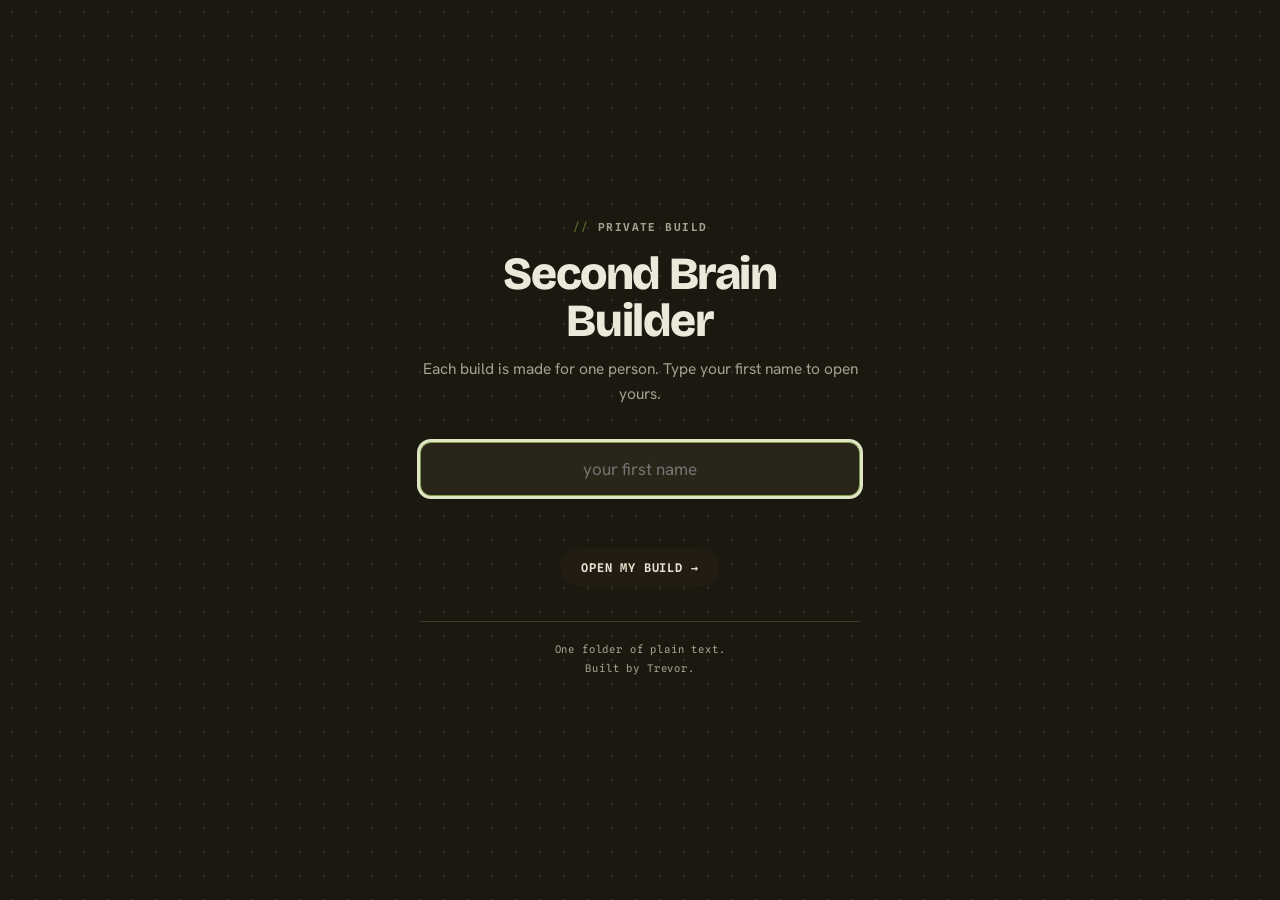
==== commit 2d6135e1: "Multi-seat builder: name-routed landing, shared core, Katie's ELC path Landing takes a first name an" ====
--- a/index.html
+++ b/index.html
@@ -7,1203 +7,60 @@
 <title>Second Brain Builder</title>
 <link rel="preconnect" href="https://fonts.googleapis.com">
 <link rel="preconnect" href="https://fonts.gstatic.com" crossorigin>
+<link rel="stylesheet" href="core/core.css">
 <style>
-@import url('https://fonts.googleapis.com/css2?family=Bricolage+Grotesque:opsz,wght@12..96,400;12..96,600;12..96,700;12..96,800&family=Hanken+Grotesk:ital,wght@0,300;0,400;0,500;0,600;0,700;1,400&family=Spline+Sans+Mono:wght@400;500;600;700&family=Caveat:wght@500;600;700&display=swap');
-
-/* ===== tokens — Trevor Cardozo design system ===== */
-:root{
-  --paper:#EAE0CD; --paper-2:#E0D3B7; --white:#FAF5E9; --kraft:#E2D7BE;
-  --terracotta:#D89A6E; --terracotta-tint:#F0DAC6;
-  --ink:#221C13; --charcoal:#322B1F; --muted:#6E6653; --faint:#9C9583;
-  --rule:#D3C8B0; --rule-faint:#E2D9C4; --rule-ink:#2A241A;
-  --olive:#55692E; --olive-deep:#3B4C1E; --olive-tint:#DFE6C4; --olive-lift:#869A4C;
-  --signal:#FB4D00; --signal-deep:#C93C00; --signal-tint:#FFE0CE;
-  --sky:#2296C4; --sky-deep:#176F94; --sky-tint:#D3EAF4;
-  --lime:#B9D40C; --lime-tint:#EEF4C0;
-  --lilac:#8E82C6; --lilac-tint:#E6E1F2;
-  --status-green:#2E7D4F; --status-green-tint:#D6E7DB;
-  --night:#1B1810; --night-2:#292518; --night-rule:#423C2C;
-  --text-on-dark:#ECE8DA; --text-on-dark-faint:#A5A28F;
-
-  --font-display:"Bricolage Grotesque","Hanken Grotesk",system-ui,sans-serif;
-  --font-sans:"Hanken Grotesk",system-ui,-apple-system,sans-serif;
-  --font-mono:"Spline Sans Mono",ui-monospace,"SF Mono",Menlo,monospace;
-  --font-marker:"Caveat","Comic Sans MS",cursive;
-
-  --radius-sm:7px; --radius-md:11px; --radius-lg:16px; --radius-xl:24px; --radius-pill:999px;
-  --shadow-card:0 10px 30px -14px rgba(34,28,19,.30);
-  --shadow-soft:0 18px 46px -18px rgba(34,28,19,.34);
-  --shadow-hard-sm:3px 3px 0 var(--ink);
-  --ease-snap:cubic-bezier(.16,1,.3,1);
-  --measure:64ch;
-}
-*{box-sizing:border-box}
-html,body{margin:0;padding:0}
-body{
-  background:var(--paper); color:var(--charcoal);
-  font-family:var(--font-sans); font-size:17px; line-height:1.62;
-  -webkit-font-smoothing:antialiased;
-}
-h1,h2,h3{font-family:var(--font-display);color:var(--ink);letter-spacing:-.025em;line-height:1.02;margin:0}
-p{margin:0 0 1em}
-a{color:var(--sky-deep)}
-strong{font-weight:700;color:var(--ink)}
-code{font-family:var(--font-mono);font-size:.88em;background:var(--kraft);padding:.12em .34em;border-radius:4px;color:var(--olive-deep)}
-
-.eyebrow{font-family:var(--font-mono);font-size:11px;font-weight:600;letter-spacing:.13em;text-transform:uppercase;color:var(--muted);line-height:1}
-.eyebrow::before{content:"// ";color:var(--olive)}
-.hilite{background:var(--olive-tint);border-radius:3px 9px 4px 10px;box-decoration-break:clone;-webkit-box-decoration-break:clone;padding:.02em .22em}
-.hilite.spark{background:var(--signal-tint)}
-.hand{font-family:var(--font-marker);font-weight:600;font-size:22px;line-height:1.25;color:var(--olive-deep)}
-
-/* ===== gate ===== */
-#gate{position:fixed;inset:0;z-index:100;background:var(--night);display:flex;align-items:center;justify-content:center;padding:24px}
-#gate .dots{position:absolute;inset:0;background-image:radial-gradient(rgba(237,228,208,.12) 1.4px,transparent 1.4px);background-size:24px 24px;pointer-events:none}
-#gate .box{position:relative;max-width:420px;width:100%;text-align:center}
-#gate h1{color:var(--text-on-dark);font-size:38px;font-weight:800;margin-bottom:10px}
-#gate p{color:var(--text-on-dark-faint);font-size:15px}
-#gate input{width:100%;margin-top:18px;padding:14px 16px;border-radius:var(--radius-md);border:1.5px solid var(--night-rule);background:var(--night-2);color:var(--text-on-dark);font-family:var(--font-mono);font-size:15px;letter-spacing:.08em;text-align:center}
-#gate input:focus{outline:none;border-color:var(--olive-lift)}
-#gate .err{color:var(--signal);font-family:var(--font-mono);font-size:12px;letter-spacing:.06em;text-transform:uppercase;height:16px;margin-top:12px}
-
-/* ===== shell ===== */
-#app{display:none;min-height:100vh}
-#app.on{display:grid;grid-template-columns:250px 1fr}
-
-/* rail */
-#rail{position:sticky;top:0;height:100vh;overflow-y:auto;background:var(--night);color:var(--text-on-dark);padding:26px 20px 30px}
-#rail .brand{font-family:var(--font-display);font-weight:800;font-size:19px;color:var(--text-on-dark);letter-spacing:-.02em;line-height:1.05}
-#rail .brandsub{font-family:var(--font-mono);font-size:10px;letter-spacing:.14em;text-transform:uppercase;color:var(--text-on-dark-faint);margin-top:7px}
-#rail ol{list-style:none;margin:26px 0 0;padding:0}
-#rail li{display:flex;gap:11px;align-items:flex-start;padding:9px 10px;border-radius:var(--radius-sm);cursor:pointer;transition:background .15s}
-#rail li:hover{background:var(--night-2)}
-#rail li.on{background:var(--olive)}
-#rail li.on .n,#rail li.on .t{color:#fff}
-#rail li.done .n{background:var(--olive-lift);color:var(--night);border-color:transparent}
-#rail .n{flex:0 0 auto;width:21px;height:21px;border-radius:50%;border:1.5px solid var(--night-rule);color:var(--text-on-dark-faint);font-family:var(--font-mono);font-size:10.5px;font-weight:600;display:flex;align-items:center;justify-content:center;margin-top:2px}
-#rail .t{font-size:14px;line-height:1.3;color:var(--text-on-dark-faint);font-weight:500}
-#rail li.done .t{color:var(--text-on-dark)}
-#rail .foot{margin-top:26px;padding-top:18px;border-top:1px solid var(--night-rule);font-family:var(--font-mono);font-size:10px;letter-spacing:.08em;color:var(--text-on-dark-faint);line-height:1.7}
-#rail .foot button{background:none;border:none;color:var(--text-on-dark-faint);font:inherit;letter-spacing:.08em;text-transform:uppercase;cursor:pointer;padding:0;text-decoration:underline}
-#rail .foot button:hover{color:var(--signal)}
-
-/* main */
-#main{position:relative;overflow:hidden}
-#main .ground{position:absolute;inset:0;z-index:0;pointer-events:none;
-  background-image:linear-gradient(rgba(27,24,21,.055) 1px,transparent 1px),linear-gradient(90deg,rgba(27,24,21,.055) 1px,transparent 1px);
-  background-size:26px 26px}
-.wrap{position:relative;z-index:1;max-width:880px;margin:0 auto;padding:56px 56px 120px}
-.step{display:none;animation:in .4s var(--ease-snap)}
-.step.on{display:block}
-@keyframes in{from{opacity:0;transform:translateY(10px)}to{opacity:1;transform:none}}
-
-.tape{display:inline-block;font-family:var(--font-mono);font-size:11px;font-weight:600;letter-spacing:.06em;text-transform:uppercase;padding:5px 12px 4px;background:var(--ink);color:var(--paper);transform:rotate(-2deg);box-shadow:var(--shadow-hard-sm);margin-bottom:22px}
-.tape.olive{background:var(--olive);color:#fff}
-h2.big{font-size:clamp(30px,4.4vw,52px);font-weight:800;margin-bottom:16px}
-.lead{font-size:20px;font-weight:300;line-height:1.55;color:var(--charcoal);max-width:var(--measure);margin-bottom:30px}
-.body{max-width:var(--measure)}
-.rule{height:11px;border-bottom:2px solid var(--olive);background-image:repeating-linear-gradient(90deg,var(--olive) 0 1.5px,transparent 1.5px 11px);margin:38px 0 30px;opacity:.75}
-
-/* teach block — "how Trevor does it" */
-.teach{background:var(--white);border:1px solid var(--rule);border-radius:var(--radius-lg);padding:22px 24px;margin:0 0 26px;box-shadow:var(--shadow-card);position:relative}
-.teach .eyebrow{margin-bottom:10px;display:block}
-.teach p:last-child{margin-bottom:0}
-.teach ul{margin:0 0 .8em;padding-left:20px}
-.teach li{margin-bottom:.35em}
-.teach.dark{background:var(--night);border-color:var(--night-rule);color:var(--text-on-dark)}
-.teach.dark .eyebrow{color:var(--text-on-dark-faint)}
-.teach.dark strong{color:#fff}
-.teach.dark code{background:var(--night-2);color:var(--olive-lift)}
-.note{font-family:var(--font-marker);font-weight:600;font-size:21px;line-height:1.3;color:var(--olive-deep);border-left:2px dashed var(--olive-lift);padding:2px 0 2px 16px;margin:0 0 26px}
-.note::before{content:"Trevor’s note — ";font-size:.8em;letter-spacing:.02em;opacity:.7}
-
-/* decisions */
-.decide{margin:0 0 34px}
-.q{font-family:var(--font-display);font-weight:700;font-size:21px;color:var(--ink);letter-spacing:-.02em;line-height:1.25;margin-bottom:6px}
-.q .num{font-family:var(--font-mono);font-size:12px;font-weight:600;color:var(--signal-deep);letter-spacing:.08em;margin-right:9px;vertical-align:2px}
-.help{font-size:15px;color:var(--muted);margin-bottom:14px;max-width:var(--measure)}
-
-input[type=text],textarea{width:100%;font-family:var(--font-sans);font-size:16px;color:var(--ink);background:var(--white);border:1.5px solid var(--rule);border-radius:var(--radius-md);padding:12px 14px}
-input[type=text]:focus,textarea:focus{outline:none;border-color:var(--olive);box-shadow:0 0 0 3px var(--olive-tint)}
-textarea{min-height:88px;line-height:1.5;resize:vertical}
-.mono{font-family:var(--font-mono);font-size:15px;letter-spacing:-.01em}
-
-.cards{display:grid;gap:11px}
-.cards.two{grid-template-columns:repeat(auto-fit,minmax(230px,1fr))}
-.opt{display:flex;gap:12px;align-items:flex-start;background:var(--white);border:1.5px solid var(--rule);border-radius:var(--radius-md);padding:14px 16px;cursor:pointer;transition:border-color .15s,box-shadow .15s,transform .12s}
-.opt:hover{border-color:var(--olive-lift);transform:translateY(-1px)}
-.opt.sel{border-color:var(--olive);box-shadow:0 0 0 3px var(--olive-tint)}
-.opt input{margin:0;position:absolute;opacity:0;pointer-events:none}
-.opt .box{flex:0 0 auto;width:19px;height:19px;border:1.5px solid var(--faint);background:var(--paper);margin-top:2px;display:flex;align-items:center;justify-content:center}
-.opt .box.round{border-radius:50%}
-.opt.sel .box{background:var(--olive);border-color:var(--olive)}
-.opt.sel .box::after{content:"";width:8px;height:8px;background:#fff;border-radius:1px}
-.opt.sel .box.round::after{border-radius:50%}
-.opt > span:last-child{flex:1;min-width:0}
-.opt .lbl{display:block;font-weight:600;color:var(--ink);font-size:16px;line-height:1.3}
-.opt .sub{display:block;font-size:14px;color:var(--muted);line-height:1.45;margin-top:3px}
-.opt .rec{font-family:var(--font-mono);font-size:9.5px;font-weight:600;letter-spacing:.09em;text-transform:uppercase;color:var(--olive);border:1px solid var(--olive);border-radius:var(--radius-pill);padding:2px 7px 1px;margin-left:8px;vertical-align:2px;white-space:nowrap}
-.opt .later{font-family:var(--font-mono);font-size:9.5px;font-weight:600;letter-spacing:.09em;text-transform:uppercase;color:var(--muted);border:1px dashed var(--faint);border-radius:var(--radius-pill);padding:2px 7px 1px;margin-left:8px;vertical-align:2px;white-space:nowrap}
-
-/* chips */
-.chips{display:flex;flex-wrap:wrap;gap:8px;margin-bottom:12px}
-.chip{display:inline-flex;align-items:center;gap:8px;background:var(--white);border:1.5px solid var(--rule);border-radius:var(--radius-pill);padding:7px 8px 7px 15px;font-size:15px;color:var(--ink)}
-.chip .x{cursor:pointer;width:19px;height:19px;border-radius:50%;background:var(--paper-2);color:var(--muted);display:flex;align-items:center;justify-content:center;font-size:14px;line-height:1;font-family:var(--font-mono)}
-.chip .x:hover{background:var(--signal);color:#fff}
-.chip.off{opacity:.42;border-style:dashed}
-.addrow{display:flex;gap:9px}
-.addrow input{flex:1}
-.btn{font-family:var(--font-mono);font-size:12px;font-weight:600;letter-spacing:.07em;text-transform:uppercase;border-radius:var(--radius-pill);padding:11px 20px;border:1.5px solid var(--ink);background:var(--ink);color:var(--paper);cursor:pointer;transition:transform .1s,background .15s}
-.btn:hover{background:var(--olive);border-color:var(--olive)}
-.btn:active{transform:translateY(1px)}
-.btn.ghost{background:none;color:var(--ink)}
-.btn.ghost:hover{background:var(--ink);color:var(--paper)}
-.btn.spark{background:var(--signal);border-color:var(--signal);color:#fff}
-.btn.spark:hover{background:var(--signal-deep);border-color:var(--signal-deep)}
-.btn:disabled{opacity:.35;cursor:not-allowed;transform:none}
-
-/* nav */
-.nav{display:flex;gap:12px;align-items:center;margin-top:44px;padding-top:26px;border-top:1px solid var(--rule)}
-.nav .spacer{flex:1}
-.stepcount{font-family:var(--font-mono);font-size:11px;letter-spacing:.1em;text-transform:uppercase;color:var(--faint)}
-
-/* step 0 setup list */
-.steps-list{counter-reset:s;list-style:none;padding:0;margin:0 0 26px}
-.steps-list li{counter-increment:s;position:relative;padding:0 0 22px 46px;border-left:2px dotted var(--rule);margin-left:13px}
-.steps-list li:last-child{border-left-color:transparent;padding-bottom:0}
-.steps-list li::before{content:counter(s);position:absolute;left:-14px;top:-2px;width:27px;height:27px;border-radius:50%;background:var(--olive);color:#fff;font-family:var(--font-mono);font-size:12px;font-weight:700;display:flex;align-items:center;justify-content:center}
-.steps-list h4{font-family:var(--font-display);font-weight:700;font-size:17px;color:var(--ink);margin:0 0 4px}
-.steps-list p{font-size:15px;color:var(--muted);margin:0 0 8px}
-pre.cmd{background:var(--night);color:var(--text-on-dark);font-family:var(--font-mono);font-size:13.5px;line-height:1.7;padding:14px 16px;border-radius:var(--radius-md);overflow-x:auto;margin:0 0 6px}
-pre.cmd .c{color:var(--olive-lift)}
-
-/* blueprint */
-#bp{background:var(--night);border-radius:var(--radius-lg);padding:0;overflow:hidden;box-shadow:var(--shadow-soft);margin-bottom:22px}
-#bp .bar{display:flex;align-items:center;gap:10px;padding:12px 16px;background:var(--night-2);border-bottom:1px solid var(--night-rule)}
-#bp .bar .dot{width:10px;height:10px;border-radius:50%;background:var(--night-rule)}
-#bp .bar .name{font-family:var(--font-mono);font-size:11.5px;letter-spacing:.08em;color:var(--text-on-dark-faint);margin-left:6px}
-#bp .bar .len{margin-left:auto;font-family:var(--font-mono);font-size:10.5px;letter-spacing:.08em;color:var(--faint)}
-#bp pre{margin:0;padding:20px 22px;max-height:440px;overflow:auto;font-family:var(--font-mono);font-size:12.5px;line-height:1.65;color:var(--text-on-dark);white-space:pre-wrap;word-break:break-word}
-.dl{display:flex;gap:11px;flex-wrap:wrap;align-items:center;margin-bottom:30px}
-.ok{font-family:var(--font-mono);font-size:11px;letter-spacing:.08em;text-transform:uppercase;color:var(--status-green)}
-
-.summary{background:var(--kraft);border:1px dashed var(--muted);border-radius:var(--radius-md);padding:18px 20px;margin-bottom:26px}
-.summary dl{margin:0;display:grid;grid-template-columns:auto 1fr;gap:7px 18px;font-size:15px}
-.summary dt{font-family:var(--font-mono);font-size:10.5px;letter-spacing:.09em;text-transform:uppercase;color:var(--muted);padding-top:4px}
-.summary dd{margin:0;color:var(--ink)}
-
-@media (max-width:860px){
-  #app.on{grid-template-columns:1fr}
-  #rail{position:static;height:auto;padding:20px}
-  #rail ol{display:grid;grid-template-columns:repeat(auto-fit,minmax(150px,1fr));gap:4px}
-  .wrap{padding:34px 22px 90px}
-}
+  body{background:var(--night);display:flex;align-items:center;justify-content:center;min-height:100vh;padding:24px}
+  .dots{position:fixed;inset:0;background-image:radial-gradient(rgba(237,228,208,.12) 1.4px,transparent 1.4px);background-size:24px 24px;pointer-events:none}
+  .door{position:relative;max-width:440px;width:100%;text-align:center}
+  .door .eyebrow{color:var(--text-on-dark-faint);display:block;margin-bottom:18px}
+  .door h1{color:var(--text-on-dark);font-size:clamp(34px,7vw,46px);font-weight:800;margin-bottom:12px;letter-spacing:-.03em}
+  .door p{color:var(--text-on-dark-faint);font-size:15.5px;line-height:1.6}
+  .door input{width:100%;margin-top:20px;padding:15px 16px;border-radius:var(--radius-md);border:1.5px solid var(--night-rule);background:var(--night-2);color:var(--text-on-dark);font-family:var(--font-sans);font-size:17px;text-align:center}
+  .door input:focus{outline:none;border-color:var(--olive-lift)}
+  .door .err{color:var(--signal);font-family:var(--font-mono);font-size:12px;letter-spacing:.06em;text-transform:uppercase;min-height:34px;margin-top:14px;line-height:1.5}
+  .door .go{margin-top:4px}
+  .door .foot{margin-top:34px;padding-top:18px;border-top:1px solid var(--night-rule);font-family:var(--font-mono);font-size:10.5px;letter-spacing:.08em;color:var(--text-on-dark-faint);line-height:1.8}
 </style>
 </head>
 <body>
+<div class="dots"></div>
 
-<!-- ============ GATE — client-side curtain, not a lock ============ -->
-<!-- CHANGE THIS PASSWORD before deploying. It is visible in page source by design;
-     it keeps the page off casual eyes, nothing more. -->
-<div id="gate">
-  <div class="dots"></div>
-  <div class="box">
-    <div class="eyebrow" style="color:var(--text-on-dark-faint);margin-bottom:16px">Private build</div>
-    <h1>Second Brain Builder</h1>
-    <p>Built for Erica. Enter the word Trevor gave you.</p>
-    <input id="pw" type="password" autocomplete="off" placeholder="password" aria-label="password">
-    <div class="err" id="gerr"></div>
+<div class="door">
+  <span class="eyebrow">Private build</span>
+  <h1>Second Brain<br>Builder</h1>
+  <p>Each build is made for one person. Type your first name to open yours.</p>
+  <input id="who" type="text" autocomplete="off" autocapitalize="words" placeholder="your first name" aria-label="your first name">
+  <div class="err" id="err"></div>
+  <button class="btn go" id="gobtn">Open my build →</button>
+  <div class="foot">
+    One folder of plain text.<br>
+    Built by Trevor.
   </div>
 </div>
 
-<!-- ============ APP ============ -->
-<div id="app">
-  <nav id="rail">
-    <div class="brand">Second Brain<br>Builder</div>
-    <div class="brandsub">Erica · ChildFund Rugby</div>
-    <ol id="railsteps"></ol>
-    <div class="foot">
-      Answers save in this browser.<br>
-      <button id="reset">Start over</button>
-    </div>
-  </nav>
+<script>
+/* Name → path. Nothing secret here: each build still has its own password.
+   Add a line per person. Keys are lowercase, no punctuation. */
+const SEATS = {
+  erica: 'erica/',
+  katie: 'katie/'
+};
 
-  <main id="main">
-    <div class="ground"></div>
-    <div class="wrap">
+const who = document.getElementById('who'), err = document.getElementById('err');
+const norm = s => s.toLowerCase().trim().replace(/[^a-z]/g, '');
 
-      <!-- ---------- 0. WHAT THIS IS ---------- -->
-      <section class="step on" data-step="0">
-        <div class="tape olive">Read this first</div>
-        <h2 class="big">You’re going to build a brain that <span class="hilite">remembers for you.</span></h2>
-        <p class="lead">Not an app. A folder of plain text files on your Mac, plus an assistant that reads them, writes to them, and asks you the questions you’d otherwise forget to ask yourself.</p>
-
-        <div class="body">
-          <div class="teach">
-            <span class="eyebrow">What this actually is</span>
-            <p>Your brain is <strong>a folder of markdown files</strong>. Markdown is just text with a bit of structure — you can open any file in any app, forever. Nothing is locked in a product.</p>
-            <p>The assistant is <strong>Claude Code</strong>: Claude, running in a window on your Mac, with permission to read and write that folder. You talk to it the way you talk to Claude now. The difference is it can open your files, remember what happened last Tuesday, and write things down where you’ll find them again.</p>
-            <p>You give it habits by writing them down too — a rules file it reads every session, and short commands like <code>/start</code> and <code>/close</code> that mean “run my morning routine” or “grill me on today.”</p>
-          </div>
-
-          <p class="note">I’ve run this system for two years. The parts that survived are the boring ones — one file I read every session, one loop I run every day, one place decisions get written down. Everything clever I built got deleted. This page gives you the surviving parts.</p>
-
-          <div class="teach dark">
-            <span class="eyebrow">Why it fits your job specifically</span>
-            <p>Your role is <strong>“nothing stalls.”</strong> You hold ~140 prospects, five events, ambassadors, Alliance follow-ups, union scoping — across people more senior than you who are, in your boss’s own words, stretched too thin. You’ve been asked to <strong>chase them until things are done, delegated, or consciously dropped.</strong></p>
-            <p>That is a memory problem before it’s an admin problem. Notion shows the team where things stand. Basecamp holds the tasks. Neither one remembers <em>that Chris said he’d introduce someone eleven days ago and nobody has followed up.</em> This brain does — because it asks you every morning, and writes what you say down.</p>
-          </div>
-
-          <p>Answer about twenty questions here. At the end you get a file called <code>BLUEPRINT.md</code>. You paste it into Claude Code and it builds the whole thing while you watch — folders, rules, routines, templates. Then you run your first morning routine.</p>
-          <p><strong>Roughly 25 minutes here, 20 minutes building.</strong> Nothing is permanent — every answer can be changed later by telling Claude to change it.</p>
-        </div>
-        <div class="nav"><div class="spacer"></div><span class="stepcount"></span><button class="btn" data-go="1">Start →</button></div>
-      </section>
-
-      <!-- ---------- 1. SET UP THE MACHINE ---------- -->
-      <section class="step" data-step="1">
-        <div class="tape">Before the questions</div>
-        <h2 class="big">Get the tools on your Mac.</h2>
-        <p class="lead">Four things, once. Do them now or after you finish the questions — but they need to be done before the blueprint can build anything.</p>
-
-        <div class="body">
-          <ol class="steps-list">
-            <li>
-              <h4>Get a Claude Pro account</h4>
-              <p>Sign up at <a href="https://claude.ai" target="_blank" rel="noopener">claude.ai</a> with your work email. Pro is the paid tier — Claude Code needs it.</p>
-            </li>
-            <li>
-              <h4>Install Claude Code</h4>
-              <p>Open <strong>Terminal</strong> (press ⌘+Space, type “Terminal”, hit enter). Paste this, press enter:</p>
-              <pre class="cmd">curl -fsSL https://claude.ai/install.sh | bash</pre>
-              <p>Then type <code>claude</code> and press enter. It’ll ask you to log in — a browser window opens, you approve, you’re done.</p>
-            </li>
-            <li>
-              <h4>Make the folder</h4>
-              <p>Trevor will help with this bit. It lives in iCloud Drive so it’s backed up and on every device. In Terminal:</p>
-              <pre class="cmd">mkdir -p ~/Library/Mobile\ Documents/com~apple~CloudDocs/<span class="c">brain</span></pre>
-              <p>That’s a folder called <strong>brain</strong> in your iCloud Drive. You’ll see it in Finder under iCloud Drive.</p>
-            </li>
-            <li>
-              <h4>Point Claude at it</h4>
-              <p>Still in Terminal:</p>
-              <pre class="cmd">cd ~/Library/Mobile\ Documents/com~apple~CloudDocs/<span class="c">brain</span>
-claude</pre>
-              <p>Claude Code is now running <em>inside</em> your brain folder. Whatever you tell it to write, lands there.</p>
-            </li>
-          </ol>
-
-          <p class="note">Terminal looks scarier than it is. It’s a chat box with worse manners. If something goes wrong, screenshot it and send it to me — that’s the whole support plan.</p>
-        </div>
-        <div class="nav"><button class="btn ghost" data-go="0">← Back</button><div class="spacer"></div><span class="stepcount"></span><button class="btn" data-go="2">Now the questions →</button></div>
-      </section>
-
-      <!-- ---------- 2. THE SHAPE ---------- -->
-      <section class="step" data-step="2">
-        <div class="tape olive">Chapter 1</div>
-        <h2 class="big">The shape of it.</h2>
-        <p class="lead">Three things do almost all the work: a rules file, a hot file, and a folder per area of your job.</p>
-
-        <div class="body">
-          <div class="teach">
-            <span class="eyebrow">The three load-bearing pieces</span>
-            <ul>
-              <li><strong>CLAUDE.md</strong> — the rules. Claude reads it at the start of every single session. It’s how the assistant knows who you are, what matters, and what it’s never allowed to do.</li>
-              <li><strong>hot.md</strong> — what’s live right now. Newest at the top, dated blocks, one line per thing that changed. Claude reads this second, every session. It’s why you don’t have to re-explain yourself on Monday.</li>
-              <li><strong>Area folders</strong> — one per slice of your job, not one per document. Everything about ambassadors lives in the ambassadors folder: the page, the notes, the follow-ups.</li>
-            </ul>
-            <p>Everything else is optional decoration on top of those three.</p>
-          </div>
-
-          <p class="note">hot.md is the one file I actually maintain. If I lost every other file in my vault I’d be annoyed. If I lost hot.md I’d be lost.</p>
-
-          <div class="decide">
-            <div class="q"><span class="num">Q1</span>What do you want the folder called?</div>
-            <p class="help">Short, lowercase, no spaces. It’s the name you’ll type in Terminal a lot. <code>brain</code> is fine and boring, which is the right call.</p>
-            <input type="text" class="mono" data-k="vault" placeholder="brain">
-          </div>
-
-          <div class="decide">
-            <div class="q"><span class="num">Q2</span>What should Claude call you, and how would you describe your job in one line?</div>
-            <p class="help">This goes into the rules file so every session starts from it. One line — the version you’d say out loud, not the TOR version.</p>
-            <input type="text" data-k="name" placeholder="Erica" style="margin-bottom:10px">
-            <input type="text" data-k="roleline" placeholder="Social Impact Administrator at ChildFund Rugby — I make sure the highest-priority work moves and nothing stalls.">
-          </div>
-        </div>
-        <div class="nav"><button class="btn ghost" data-go="1">← Back</button><div class="spacer"></div><span class="stepcount"></span><button class="btn" data-go="3">Next →</button></div>
-      </section>
-
-      <!-- ---------- 3. THE STAR ---------- -->
-      <section class="step" data-step="3">
-        <div class="tape olive">Chapter 2</div>
-        <h2 class="big">One word for the next hundred days.</h2>
-        <p class="lead">Every system needs something to say no with. Mine is a single word, written in a file, that every routine checks against.</p>
-
-        <div class="body">
-          <div class="teach">
-            <span class="eyebrow">How this works in my system</span>
-            <p>Mine is <strong>coherence</strong>. It came from one bad afternoon: I wrote a 1,700-word piece, you read it, and you told me it was incoherent — four arguments fighting each other. You were right. Five revisions later it was 1,180 words and one argument.</p>
-            <p>So I wrote coherence down as the year’s star, and then made it <em>enforceable</em>: one thesis per document, five sections maximum, 24 hours of cooling before anything goes out. Now the assistant flags me when I break my own rule. The word isn’t decoration — routines check against it.</p>
-          </div>
-
-          <div class="decide">
-            <div class="q"><span class="num">Q3</span>What’s your word?</div>
-            <p class="help">Pick the thing that, if it slipped, would mean you failed at this job. Your boss handed you one on a plate: <em>“be persistent with us… follow us up until it is done, delegated or consciously deprioritised.”</em></p>
-            <div class="cards two" data-radio="star">
-              <label class="opt"><input type="radio" name="star" value="Persistence"><span class="box round"></span><span><span class="lbl">Persistence <span class="rec">Suggested</span></span><span class="sub">Nothing stalls. Not “I sent it” — done, delegated, or consciously dropped. Straight out of your brief.</span></span></label>
-              <label class="opt"><input type="radio" name="star" value="Visibility"><span class="box round"></span><span><span class="lbl">Visibility</span><span class="sub">Nobody has to ask where something stands. The dashboard-and-tracking read of the role.</span></span></label>
-              <label class="opt"><input type="radio" name="star" value="Momentum"><span class="box round"></span><span><span class="lbl">Momentum</span><span class="sub">Every priority thing moved this week. Energy, not just records.</span></span></label>
-              <label class="opt"><input type="radio" name="star" value="__custom"><span class="box round"></span><span><span class="lbl">My own word</span><span class="sub">Type it below.</span></span></label>
-            </div>
-            <input type="text" data-k="starCustom" placeholder="your word" style="margin-top:11px;display:none" data-showif="star=__custom">
-          </div>
-
-          <div class="decide">
-            <div class="q"><span class="num">Q4</span>Say it as one sentence you’d be happy to be held to.</div>
-            <p class="help">This is the line the assistant quotes back at you when you’re drifting. Make it blunt.</p>
-            <input type="text" data-k="starLine" placeholder="Nothing important sits still because I forgot to chase it.">
-          </div>
-        </div>
-        <div class="nav"><button class="btn ghost" data-go="2">← Back</button><div class="spacer"></div><span class="stepcount"></span><button class="btn" data-go="4">Next →</button></div>
-      </section>
-
-      <!-- ---------- 4. THE MAP ---------- -->
-      <section class="step" data-step="4">
-        <div class="tape olive">Chapter 3</div>
-        <h2 class="big">Map your job into folders.</h2>
-        <p class="lead">One folder per area you’re accountable for. Not per document, not per project — per slice of the job that has its own state.</p>
-
-        <div class="body">
-          <div class="teach">
-            <span class="eyebrow">Why folders mirror the job, not the paperwork</span>
-            <p>Because the question you ask is always <em>“where does ambassadors stand?”</em> — never <em>“where’s that PDF?”</em> When folders match how you’re accountable, the assistant can answer the first question. When they match file types, it can only answer the second.</p>
-            <p>Each area gets one page inside it — what it is, who owns what, what’s moving, what’s stuck. Notes and follow-ups collect around it.</p>
-          </div>
-
-          <div class="decide">
-            <div class="q"><span class="num">Q5</span>Your areas.</div>
-            <p class="help">Pre-filled from your role brief. Untick anything that isn’t really yours to hold; add whatever’s missing. Six to ten is right — more than that and nothing feels important.</p>
-            <div class="chips" id="areaChips"></div>
-            <div class="addrow"><input type="text" id="areaAdd" placeholder="Add an area…"><button class="btn ghost" id="areaBtn">Add</button></div>
-          </div>
-
-          <div class="decide">
-            <div class="q"><span class="num">Q6</span>The people the brain should know.</div>
-            <p class="help">Names it needs so it can chase properly — who owns what, who you follow up, who you route to. Add or remove freely; you can grow this list forever later.</p>
-            <div class="chips" id="peepChips"></div>
-            <div class="addrow"><input type="text" id="peepAdd" placeholder="Name — role, e.g. Chris — co-lead, HNW relationship owner"><button class="btn ghost" id="peepBtn">Add</button></div>
-          </div>
-
-          <p class="note">Don’t overthink the list. The directory grows itself — every time you mention a new name in a session, the assistant asks whether to add them.</p>
-        </div>
-        <div class="nav"><button class="btn ghost" data-go="3">← Back</button><div class="spacer"></div><span class="stepcount"></span><button class="btn" data-go="5">Next →</button></div>
-      </section>
-
-      <!-- ---------- 5. THE PULSE ---------- -->
-      <section class="step" data-step="5">
-        <div class="tape olive">Chapter 4</div>
-        <h2 class="big">The loop that makes it a brain.</h2>
-        <p class="lead">A folder of notes is a filing cabinet. What turns it into a brain is running the same small loop every day and every week.</p>
-
-        <div class="body">
-          <div class="teach">
-            <span class="eyebrow">My actual cadence</span>
-            <ul>
-              <li><strong>Morning — <code>/start</code>.</strong> Reads hot.md, pulls in what’s happening today, hands me a dense brief: what’s in flight, what’s owed, what’s at risk. Three minutes.</li>
-              <li><strong>During the day — <code>/save</code>.</strong> After anything that mattered — a call, a decision, a messy thread — I say <code>/save</code> and it files the substance where it belongs.</li>
-              <li><strong>End of day — <code>/grill-daily</code>.</strong> This is the important one. It doesn’t summarise my day back at me; it <em>interrogates</em> me about it. One question at a time, and it argues with my own notes when I contradict them.</li>
-              <li><strong>Sunday — <code>/weekly-recap</code> then <code>/weekly-planning</code>.</strong> Look back honestly, then set the week’s thesis. Two separate sittings on purpose: judging the week you had and choosing the week ahead are different jobs, and folding them together makes you kind to yourself in the wrong direction.</li>
-            </ul>
-          </div>
-
-          <div class="teach dark">
-            <span class="eyebrow">The grill engine — the single best piece</span>
-            <p>Every routine runs on one shared set of rules, and they’re strict: <strong>one question at a time.</strong> Never a list of five. It asks, you answer, it writes the answer into the file immediately, then it asks the next one.</p>
-            <p>And it challenges you. Not “what happened today?” but “<em>you said the Alliance follow-up was moving. Your own notes say the last contact was the 14th. Square that for me.</em>” It caps at eight questions so it can’t grind you down.</p>
-            <p>It never writes anything to a file without you saying yes first. That rule is absolute, and it’s why you can trust the thing.</p>
-          </div>
-
-          <p class="note">Passive recaps die within a fortnight — you stop reading them, then you stop running them. The grill survives because it’s actually uncomfortable. Being asked “what did you decide?” is the whole product.</p>
-
-          <div class="decide">
-            <div class="q"><span class="num">Q7</span>How does your day close?</div>
-            <div class="cards" data-radio="close">
-              <label class="opt"><input type="radio" name="close" value="grill"><span class="box round"></span><span><span class="lbl">Grill me <span class="rec">Suggested</span></span><span class="sub">Up to eight questions, one at a time, challenging what I claim. Ten to fifteen minutes. Writes the day up as we go.</span></span></label>
-              <label class="opt"><input type="radio" name="close" value="recap"><span class="box round"></span><span><span class="lbl">Just write it up</span><span class="sub">I talk, it files. No interrogation. Faster, and you’ll get less out of it.</span></span></label>
-              <label class="opt"><input type="radio" name="close" value="both"><span class="box round"></span><span><span class="lbl">Both, my choice each day</span><span class="sub">Two commands. Grill when there’s substance, quick write-up when the day was thin.</span></span></label>
-            </div>
-          </div>
-
-          <div class="decide">
-            <div class="q"><span class="num">Q8</span>When does the week turn over?</div>
-            <p class="help">Look-back and plan-ahead can sit on the same day or split across two. Pick when you’ll actually do it, not when you wish you would.</p>
-            <div class="cards two" data-radio="weekday">
-              <label class="opt"><input type="radio" name="weekday" value="Sunday"><span class="box round"></span><span><span class="lbl">Sunday, both</span><span class="sub">Recap then plan, back to back.</span></span></label>
-              <label class="opt"><input type="radio" name="weekday" value="Friday+Monday"><span class="box round"></span><span><span class="lbl">Friday close, Monday plan <span class="rec">Suggested</span></span><span class="sub">End the week while it’s fresh, plan with a rested head. Keeps the weekend clean.</span></span></label>
-              <label class="opt"><input type="radio" name="weekday" value="Monday"><span class="box round"></span><span><span class="lbl">Monday, both</span><span class="sub">One sitting, start of week.</span></span></label>
-              <label class="opt"><input type="radio" name="weekday" value="Friday"><span class="box round"></span><span><span class="lbl">Friday, both</span><span class="sub">One sitting, end of week.</span></span></label>
-            </div>
-          </div>
-
-          <div class="decide">
-            <div class="q"><span class="num">Q9</span>Where does the brain get today’s facts from?</div>
-            <p class="help">Your tools — Outlook, Discord, Basecamp, Notion — don’t plug into Claude Code directly, so the morning brief starts with you pasting. That sounds like a downgrade. It isn’t: the paste is where you actually notice what’s stuck.</p>
-            <div class="cards" data-radio="pull">
-              <label class="opt"><input type="radio" name="pull" value="paste"><span class="box round"></span><span><span class="lbl">I paste what matters <span class="rec">Suggested</span></span><span class="sub">Calendar for the day, plus anything loud from Outlook, Discord or Basecamp. Thirty seconds, and the brief is built on real inputs.</span></span></label>
-              <label class="opt"><input type="radio" name="pull" value="ask"><span class="box round"></span><span><span class="lbl">Ask me, don’t make me paste</span><span class="sub">It asks “what’s on today, anything land overnight?” and you answer from memory. Lighter, slightly blinder.</span></span></label>
-            </div>
-          </div>
-        </div>
-        <div class="nav"><button class="btn ghost" data-go="4">← Back</button><div class="spacer"></div><span class="stepcount"></span><button class="btn" data-go="6">Next →</button></div>
-      </section>
-
-      <!-- ---------- 6. THE LEDGER ---------- -->
-      <section class="step" data-step="6">
-        <div class="tape olive">Chapter 5</div>
-        <h2 class="big">The part built for your job.</h2>
-        <p class="lead">Capture what you notice. Log what you decide. And keep a ledger of everything anyone owes anyone — because chasing senior people is literally in your job description.</p>
-
-        <div class="body">
-          <div class="teach">
-            <span class="eyebrow">Capture — one place to throw things</span>
-            <p>An <code>_inbox</code> folder. Thought in a meeting, link, half a sentence — drop a file in, no filing, no decision. Every routine sweeps it: it shows you each item, proposes where it belongs, waits for your yes, moves it, and tells you what moved.</p>
-            <p>The rule that makes it trustworthy: <strong>nothing is ever silently dropped.</strong> If it can’t work out where something goes, it leaves it in the inbox and shows you again tomorrow rather than burying it.</p>
-          </div>
-
-          <div class="teach">
-            <span class="eyebrow">Decisions — one file each, forever</span>
-            <p>When something is hard to reverse, would confuse a future reader, and had real alternatives — it gets its own dated file. What was decided, why, <strong>and what you rejected.</strong> That last part is the one everybody skips and the only one you ever go back for.</p>
-            <p>In your world: why an event vendor was chosen, why a prospect was moved down the priority list, why the Ambassador rhythm is monthly and not quarterly. In six months someone will ask, and “I think we discussed it” is not an answer.</p>
-          </div>
-
-          <div class="teach dark">
-            <span class="eyebrow">The owed ledger — this one is yours, not mine</span>
-            <p>A single file, <code>owed.md</code>. Every commitment anyone made: <strong>who owes it · to whom · what · by when · when you last nudged.</strong></p>
-            <p>Your morning brief opens with what’s overdue and what’s gone quiet. Not “here are your tasks” — <em>“Chris owes the intro to the Bangkok prospect. Agreed the 3rd. You nudged the 9th. Eight days silent.”</em></p>
-            <p>Your brief says to chase your boss and Chris until things are done, delegated or dropped. Chasing from memory is how things go quiet. This is the file that makes you the person who never lets it.</p>
-          </div>
-
-          <div class="decide">
-            <div class="q"><span class="num">Q10</span>Which of these do you want on day one?</div>
-            <p class="help">All three are cheap. Anything you skip can be added later by telling Claude to add it.</p>
-            <div class="cards" data-check="ledger">
-              <label class="opt"><input type="checkbox" value="capture"><span class="box"></span><span><span class="lbl">Capture inbox <span class="rec">Suggested</span></span><span class="sub">A folder to throw things in, swept by every routine.</span></span></label>
-              <label class="opt"><input type="checkbox" value="decisions"><span class="box"></span><span><span class="lbl">Decision log <span class="rec">Suggested</span></span><span class="sub">One dated file per real decision, including the option you turned down.</span></span></label>
-              <label class="opt"><input type="checkbox" value="owed"><span class="box"></span><span><span class="lbl">Owed ledger <span class="rec">Suggested</span></span><span class="sub">Who owes what, by when, last nudged. Drives the top of every morning brief.</span></span></label>
-            </div>
-          </div>
-
-          <div class="decide">
-            <div class="q"><span class="num">Q11</span>How long before a quiet commitment is officially stuck?</div>
-            <p class="help">The brief flags anything untouched for longer than this. Too short and it’s noise; too long and things die quietly.</p>
-            <div class="cards two" data-radio="stale">
-              <label class="opt"><input type="radio" name="stale" value="5"><span class="box round"></span><span><span class="lbl">5 working days</span><span class="sub">Tight. Good while the December deadline is close.</span></span></label>
-              <label class="opt"><input type="radio" name="stale" value="7"><span class="box round"></span><span><span class="lbl">7 days <span class="rec">Suggested</span></span><span class="sub">A week of silence is a real signal without being twitchy.</span></span></label>
-              <label class="opt"><input type="radio" name="stale" value="14"><span class="box round"></span><span><span class="lbl">14 days</span><span class="sub">Relaxed. Fine for slow-moving partner admin.</span></span></label>
-            </div>
-          </div>
-        </div>
-        <div class="nav"><button class="btn ghost" data-go="5">← Back</button><div class="spacer"></div><span class="stepcount"></span><button class="btn" data-go="7">Next →</button></div>
-      </section>
-
-      <!-- ---------- 7. THE EDGES ---------- -->
-      <section class="step" data-step="7">
-        <div class="tape olive">Chapter 6</div>
-        <h2 class="big">Where the brain stops.</h2>
-        <p class="lead">The fastest way to kill a system like this is to let it become a second, private copy of what your team already keeps somewhere else.</p>
-
-        <div class="body">
-          <div class="teach">
-            <span class="eyebrow">The boundary that matters most</span>
-            <p><strong>Notion is your team’s truth. Basecamp holds the tasks. The brain never keeps its own copy of either.</strong></p>
-            <p>The brain is where you think, chase and prepare. When something is settled, it goes into Notion where Chris and your boss can see it — and the brain’s job is to <em>remind you to put it there</em>, not to store a private version that quietly drifts out of date.</p>
-            <p>Rule of thumb: if your team would look for it, it belongs in Notion. If it’s the thinking or the chasing behind it, it belongs here.</p>
-          </div>
-
-          <div class="decide">
-            <div class="q"><span class="num">Q12</span>Which surfaces should the brain treat as owned by someone else?</div>
-            <p class="help">These get written into the rules file as “never duplicate, always point.”</p>
-            <div class="cards two" data-check="surfaces">
-              <label class="opt"><input type="checkbox" value="Notion — team truth: dashboards, prospect status, project content"><span class="box"></span><span><span class="lbl">Notion</span><span class="sub">Dashboards, prospect status, project content.</span></span></label>
-              <label class="opt"><input type="checkbox" value="Basecamp — assigned tasks and project assignments"><span class="box"></span><span><span class="lbl">Basecamp</span><span class="sub">Assigned tasks and projects.</span></span></label>
-              <label class="opt"><input type="checkbox" value="Discord — team chat, file sharing, quick decisions"><span class="box"></span><span><span class="lbl">Discord</span><span class="sub">Chat, files, quick decisions.</span></span></label>
-              <label class="opt"><input type="checkbox" value="Outlook — email of record"><span class="box"></span><span><span class="lbl">Outlook</span><span class="sub">Email of record.</span></span></label>
-              <label class="opt"><input type="checkbox" value="Todoist — personal task list (in testing)"><span class="box"></span><span><span class="lbl">Todoist</span><span class="sub">Personal task list, still testing.</span></span></label>
-            </div>
-          </div>
-
-          <div class="decide">
-            <div class="q"><span class="num">Q13</span>Anything that must never be written into these files?</div>
-            <p class="help">Your working notes on donors and partners belong here — that’s the job. But it’s worth naming your own line now, while you’re calm, rather than deciding in the moment. Leave it blank if nothing comes to mind.</p>
-            <textarea data-k="never" placeholder="e.g. other people's personal or HR information; anything a colleague shared with me in confidence about themselves"></textarea>
-          </div>
-
-          <div class="decide">
-            <div class="q"><span class="num">Q14</span>Should the brain hold a house style for what you write?</div>
-            <p class="help">Your brief says Chris and your boss are spending too much time reformatting your team’s documents and want that to stop. A style file means everything the assistant drafts comes out in one consistent voice and shape.</p>
-            <div class="cards" data-radio="style">
-              <label class="opt"><input type="radio" name="style" value="yes"><span class="box round"></span><span><span class="lbl">Yes, build a style file <span class="rec">Suggested</span></span><span class="sub">Rules for emails, briefing notes and updates. Grows as you learn what your seniors actually want.</span></span></label>
-              <label class="opt"><input type="radio" name="style" value="no"><span class="box round"></span><span><span class="lbl">Not yet <span class="later">Add later</span></span><span class="sub">Skip it. One sentence to Claude adds it whenever you want.</span></span></label>
-            </div>
-          </div>
-
-          <div class="decide">
-            <div class="q"><span class="num">Q15</span>Extras — take none, take all, add the rest whenever.</div>
-            <p class="help">These are genuinely optional. The system works without every one of them. <strong>My honest advice: take the first two, leave the rest for week three.</strong></p>
-            <div class="cards" data-check="addons">
-              <label class="opt"><input type="checkbox" value="meeting-prep"><span class="box"></span><span><span class="lbl">Meeting prep command <span class="rec">Take now</span></span><span class="sub"><code>/prep</code> — before any meeting: who’s in it, what was last said, what’s owed, what you need out of it. The most useful thing in your role after the ledger.</span></span></label>
-              <label class="opt"><input type="checkbox" value="project-cmds"><span class="box"></span><span><span class="lbl">Project commands <span class="rec">Take now</span></span><span class="sub"><code>/new-project</code>, <code>/update-project</code>, <code>/close-project</code> — consistent pages for events, campaigns and workstreams.</span></span></label>
-              <label class="opt"><input type="checkbox" value="notion-mcp"><span class="box"></span><span><span class="lbl">Notion connection <span class="later">Week 2–3</span></span><span class="sub">Lets Claude read and write Notion directly, so a brief can become a dashboard update without copy-paste. Real setup — do it once the daily habit is solid.</span></span></label>
-              <label class="opt"><input type="checkbox" value="pomodoro"><span class="box"></span><span><span class="lbl">Pomodoro day shape <span class="later">Optional</span></span><span class="sub">Morning brief comes out as 25-minute blocks instead of a list, since that’s how you already work.</span></span></label>
-              <label class="opt"><input type="checkbox" value="monthly"><span class="box"></span><span><span class="lbl">Monthly step-back <span class="later">Month 2</span></span><span class="sub"><code>/zoom-out</code> — questions the whole picture rather than the week. Useful near the December KPI checkpoint.</span></span></label>
-              <label class="opt"><input type="checkbox" value="github"><span class="box"></span><span><span class="lbl">Off-machine backup <span class="later">Later</span></span><span class="sub">iCloud already covers you. This adds a private cloud copy with full history. Ask Trevor when you want it.</span></span></label>
-            </div>
-          </div>
-        </div>
-        <div class="nav"><button class="btn ghost" data-go="6">← Back</button><div class="spacer"></div><span class="stepcount"></span><button class="btn spark" data-go="8">Build my blueprint →</button></div>
-      </section>
-
-      <!-- ---------- 8. BLUEPRINT ---------- -->
-      <section class="step" data-step="8">
-        <div class="tape">Done</div>
-        <h2 class="big">Your blueprint.</h2>
-        <p class="lead">This is one instruction file. Claude Code reads it and builds everything you just chose — folders, rules, routines, templates — while you watch.</p>
-
-        <div class="body">
-          <div class="summary" id="summary"></div>
-
-          <div id="bp">
-            <div class="bar"><span class="dot"></span><span class="dot"></span><span class="dot"></span><span class="name">BLUEPRINT.md</span><span class="len" id="bplen"></span></div>
-            <pre id="bptext"></pre>
-          </div>
-
-          <div class="dl">
-            <button class="btn spark" id="dlbtn">↓ Download BLUEPRINT.md</button>
-            <button class="btn ghost" id="cpbtn">Copy to clipboard</button>
-            <span class="ok" id="dlok"></span>
-          </div>
-
-          <div class="rule"></div>
-
-          <h3 style="font-size:26px;margin-bottom:14px">Now build it</h3>
-          <ol class="steps-list">
-            <li>
-              <h4>Put the file in your brain folder</h4>
-              <p>Download it, then drag <code>BLUEPRINT.md</code> from Downloads into your <code id="vaultname2">brain</code> folder in iCloud Drive.</p>
-            </li>
-            <li>
-              <h4>Open Claude Code there</h4>
-              <pre class="cmd" id="cdcmd">cd ~/Library/Mobile\ Documents/com~apple~CloudDocs/<span class="c">brain</span>
-claude</pre>
-            </li>
-            <li>
-              <h4>Say this</h4>
-              <pre class="cmd">Read BLUEPRINT.md and build my second brain exactly as it describes.
-Show me what you made when you're done.</pre>
-              <p>It’ll work for a few minutes, creating files and explaining as it goes. Watch it — that’s the lesson. When it asks you something, answer in normal words.</p>
-            </li>
-            <li>
-              <h4>Run your first morning</h4>
-              <pre class="cmd">/start</pre>
-              <p>Day one it’ll be thin, because it doesn’t know anything yet. Run your close routine tonight and tomorrow’s brief will already be sharper. By Friday it’s a different tool.</p>
-            </li>
-          </ol>
-
-          <p class="note">Give it two weeks before you judge it. The first three days feel like typing into a void — that’s the brain filling up. Around day eight it starts telling you things you’d genuinely forgotten, and that’s when it clicks.</p>
-
-          <div class="teach dark">
-            <span class="eyebrow">If you get stuck</span>
-            <p>Ask Claude Code itself first — <em>“I don’t understand what just happened, explain it to me like I’ve never used this before”</em> works better than you’d expect. It knows what it just did to your files.</p>
-            <p>Then send me a screenshot. Nothing here can break in a way we can’t fix: every file is plain text, and every version is saved.</p>
-          </div>
-        </div>
-        <div class="nav"><button class="btn ghost" data-go="7">← Back to questions</button><div class="spacer"></div><span class="stepcount"></span></div>
-      </section>
-
-    </div>
-  </main>
-</div>
-
-<script>
-/* ================== gate ================== */
-const GATE_PASSWORD = "rugby";           // <-- CHANGE ME before deploy
-const gate=document.getElementById('gate'), app=document.getElementById('app');
-const pw=document.getElementById('pw'), gerr=document.getElementById('gerr');
-function unlock(){gate.style.display='none';app.classList.add('on');sessionStorage.setItem('sbb_in','1');}
-if(sessionStorage.getItem('sbb_in')==='1') unlock();
-pw.addEventListener('keydown',e=>{
-  if(e.key!=='Enter')return;
-  if(pw.value.trim().toLowerCase()===GATE_PASSWORD){unlock();}
-  else{gerr.textContent='Not it — try again';pw.value='';}
-});
-setTimeout(()=>{if(gate.style.display!=='none')pw.focus();},250);
-
-/* ================== state ================== */
-const DEFAULT_AREAS=[
-  {t:"Pass It Back Collective / HNW",on:true},
-  {t:"Ambassadors",on:true},
-  {t:"Commercial partnerships",on:true},
-  {t:"Events & stakeholder activities",on:true},
-  {t:"ChildFund Alliance members",on:true},
-  {t:"Union scoping & activation",on:true},
-  {t:"Grassroots to Global",on:true},
-  {t:"Partner admin & due diligence",on:true},
-  {t:"LRF handover (to Keiko, from 1 Sept)",on:true},
-  {t:"My role & ways of working",on:true}
-];
-const DEFAULT_PEOPLE=[
-  {t:"Chris — co-lead, HNW relationship owner",on:true},
-  {t:"My line manager — co-lead, HNW relationship owner, my main follow-up target",on:true},
-  {t:"Thu — substantive lead: union scoping, Grassroots to Global, partner admin",on:true},
-  {t:"My (My Noy) — contracts, compliance, procurement, finance processes",on:true},
-  {t:"Vorleak — transactional admin: bookings, purchasing, payments, systems",on:true},
-  {t:"Steve Blackwood — leads commercial partnership work",on:true},
-  {t:"Keiko — Lao Rugby Federation, takes LRF handover from 1 Sept",on:true},
-  {t:"Rugby Giving Leads — two roles, not yet hired",on:true}
-];
-const BLANK={
-  vault:"", name:"", roleline:"",
-  star:"Persistence", starCustom:"", starLine:"",
-  areas:JSON.parse(JSON.stringify(DEFAULT_AREAS)),
-  people:JSON.parse(JSON.stringify(DEFAULT_PEOPLE)),
-  close:"grill", weekday:"Friday+Monday", pull:"paste",
-  ledger:["capture","decisions","owed"], stale:"7",
-  surfaces:["Notion — team truth: dashboards, prospect status, project content","Basecamp — assigned tasks and project assignments","Discord — team chat, file sharing, quick decisions","Outlook — email of record"],
-  never:"", style:"yes", addons:["meeting-prep","project-cmds"]
-};
-let S=Object.assign({},BLANK);
-try{const raw=localStorage.getItem('sbb_state');if(raw)S=Object.assign({},BLANK,JSON.parse(raw));}catch(e){}
-const save=()=>{try{localStorage.setItem('sbb_state',JSON.stringify(S));}catch(e){}};
-
-const V=()=>S.vault.trim()||"brain";
-const NAME=()=>S.name.trim()||"Erica";
-const STAR=()=>(S.star==="__custom"?(S.starCustom.trim()||"Persistence"):S.star);
-const STARLINE=()=>S.starLine.trim()||"Nothing important sits still because I forgot to chase it.";
-const AREAS=()=>S.areas.filter(a=>a.on).map(a=>a.t);
-const PEOPLE=()=>S.people.filter(p=>p.on).map(p=>p.t);
-const has=(k,v)=>S[k].includes(v);
-const slug=t=>t.toLowerCase().replace(/\(.*?\)/g,"").replace(/[^a-z0-9]+/g,"-").replace(/^-|-+$/g,"").replace(/-+/g,"-").slice(0,42);
-
-/* ================== steps / rail ================== */
-const TITLES=["What this is","Set up your Mac","The shape","Your one word","Map your job","The daily loop","Capture & chasing","Where it stops","Your blueprint"];
-const steps=[...document.querySelectorAll('.step')];
-const rail=document.getElementById('railsteps');
-let cur=0, maxSeen=0;
-rail.innerHTML=TITLES.map((t,i)=>`<li data-jump="${i}"><span class="n">${i}</span><span class="t">${t}</span></li>`).join('');
-function go(n){
-  cur=Math.max(0,Math.min(steps.length-1,n)); maxSeen=Math.max(maxSeen,cur);
-  steps.forEach(s=>s.classList.toggle('on',+s.dataset.step===cur));
-  [...rail.children].forEach((li,i)=>{li.classList.toggle('on',i===cur);li.classList.toggle('done',i<maxSeen||i<cur);});
-  document.querySelectorAll('.stepcount').forEach(el=>el.textContent=`${cur+1} / ${steps.length}`);
-  window.scrollTo({top:0,behavior:'smooth'});
-  if(cur===8) buildBlueprint();
-}
-document.addEventListener('click',e=>{
-  const g=e.target.closest('[data-go]'); if(g){go(+g.dataset.go);return;}
-  const j=e.target.closest('[data-jump]'); if(j){go(+j.dataset.jump);return;}
-});
-document.getElementById('reset').addEventListener('click',()=>{
-  if(!confirm('Clear every answer and start again?'))return;
-  localStorage.removeItem('sbb_state'); location.reload();
-});
-
-/* ================== bindings ================== */
-// text inputs
-document.querySelectorAll('[data-k]').forEach(el=>{
-  el.value=S[el.dataset.k]||"";
-  el.addEventListener('input',()=>{S[el.dataset.k]=el.value;save();syncCond();});
-});
-// radios
-document.querySelectorAll('[data-radio]').forEach(grp=>{
-  const key=grp.dataset.radio;
-  grp.querySelectorAll('.opt').forEach(opt=>{
-    const inp=opt.querySelector('input');
-    const set=()=>{S[key]=inp.value;save();paintRadio(grp,key);syncCond();};
-    opt.addEventListener('click',e=>{e.preventDefault();set();});
-  });
-  paintRadio(grp,key);
-});
-function paintRadio(grp,key){grp.querySelectorAll('.opt').forEach(o=>o.classList.toggle('sel',o.querySelector('input').value===S[key]));}
-// checkboxes
-document.querySelectorAll('[data-check]').forEach(grp=>{
-  const key=grp.dataset.check;
-  grp.querySelectorAll('.opt').forEach(opt=>{
-    const inp=opt.querySelector('input');
-    opt.addEventListener('click',e=>{
-      e.preventDefault();
-      const v=inp.value, i=S[key].indexOf(v);
-      if(i>-1)S[key].splice(i,1); else S[key].push(v);
-      save();paintCheck(grp,key);
-    });
-  });
-  paintCheck(grp,key);
-});
-function paintCheck(grp,key){grp.querySelectorAll('.opt').forEach(o=>o.classList.toggle('sel',S[key].includes(o.querySelector('input').value)));}
-// conditional fields
-function syncCond(){
-  document.querySelectorAll('[data-showif]').forEach(el=>{
-    const [k,v]=el.dataset.showif.split('=');
-    el.style.display=(S[k]===v)?'block':'none';
-  });
-}
-syncCond();
-
-/* chips */
-function chipUI(listKey,mountId,inputId,btnId){
-  const mount=document.getElementById(mountId);
-  function paint(){
-    mount.innerHTML=S[listKey].map((it,i)=>
-      `<span class="chip${it.on?'':' off'}" data-i="${i}"><span class="tog" style="cursor:pointer">${it.t}</span><span class="x" data-x="${i}">×</span></span>`).join('');
-  }
-  mount.addEventListener('click',e=>{
-    const x=e.target.closest('[data-x]');
-    if(x){S[listKey].splice(+x.dataset.x,1);save();paint();return;}
-    const c=e.target.closest('.chip');
-    if(c){const i=+c.dataset.i;S[listKey][i].on=!S[listKey][i].on;save();paint();}
-  });
-  const inp=document.getElementById(inputId);
-  const add=()=>{const v=inp.value.trim();if(!v)return;S[listKey].push({t:v,on:true});inp.value='';save();paint();};
-  document.getElementById(btnId).addEventListener('click',add);
-  inp.addEventListener('keydown',e=>{if(e.key==='Enter'){e.preventDefault();add();}});
-  paint();
-}
-chipUI('areas','areaChips','areaAdd','areaBtn');
-chipUI('people','peepChips','peepAdd','peepBtn');
-
-/* ================== blueprint ================== */
-function closeCmds(){
-  if(S.close==='grill')return[{n:'close',label:'end-of-day grill'}];
-  if(S.close==='recap')return[{n:'close',label:'end-of-day write-up'}];
-  return[{n:'close',label:'end-of-day grill'},{n:'wrap',label:'quick end-of-day write-up, no grilling'}];
-}
-function weekPlan(){
-  if(S.weekday==='Friday+Monday')return{recap:'Friday',plan:'Monday'};
-  return{recap:S.weekday,plan:S.weekday};
+function open_() {
+  const k = norm(who.value);
+  if (!k) { err.textContent = 'Type your first name'; return; }
+  const path = SEATS[k];
+  if (path) { location.href = path; return; }
+  err.textContent = "No build under that name yet — check the spelling, or ask Trevor";
 }
 
-function buildBlueprint(){
-  const v=V(), n=NAME(), star=STAR(), wk=weekPlan();
-  const areas=AREAS(), people=PEOPLE();
-  const grill = S.close!=='recap';
-  const L=[];
-  const P=s=>L.push(s);
-
-  P(`# Build my second brain`);
-  P(``);
-  P(`You are setting up my second brain in this folder. Read this whole file before you start, then build everything it describes.`);
-  P(``);
-  P(`I am new to Claude Code. Explain what you are doing in plain language as you go, and when a choice is genuinely mine to make, ask me — one question at a time, never a list.`);
-  P(``);
-  P(`---`);
-  P(``);
-  P(`## Who this is for`);
-  P(``);
-  P(`- **Name:** ${n}`);
-  P(`- **Role:** ${S.roleline.trim()||"Social Impact Administrator at ChildFund Rugby — I make sure the highest-priority work moves and nothing stalls."}`);
-  P(`- **My one word for this period:** ${star}`);
-  P(`- **What that means:** ${STARLINE()}`);
-  P(``);
-  P(`My job is coordination, documentation, visibility and follow-through. Specialist delivery, budget approval and technical decisions belong to other people. I am explicitly asked to chase senior colleagues until things are **done, delegated, or consciously deprioritised** — so this brain exists to make me impossible to slip past.`);
-  P(``);
-  P(`---`);
-  P(``);
-  P(`## 1. Folder skeleton`);
-  P(``);
-  P(`Create these folders and files. Do not create anything not listed here — extra structure is what kills systems like this.`);
-  P(``);
-  P('```');
-  P(`${v}/`);
-  P(`  CLAUDE.md              <- the rules, read at the start of every session`);
-  P(`  hot.md                 <- what is live right now, read second, every session`);
-  if(has('ledger','owed')) P(`  owed.md                <- who owes what, by when, last nudged`);
-  P(`  people.md              <- everyone the brain should know`);
-  P(`  areas/`);
-  const pad=Math.max(23,...areas.map(a=>slug(a).length+1))+1;
-  areas.forEach(a=>{const d=slug(a)+"/";P(`    ${d}${" ".repeat(pad-d.length)}<- ${a}`);});
-  if(has('ledger','capture')) P(`  _inbox/                <- throw anything in here, unfiled`);
-  P(`  recaps/`);
-  P(`    daily/`);
-  P(`    weekly/`);
-  if(has('ledger','decisions')) P(`  decisions/             <- one file per real decision`);
-  P(`  templates/`);
-  if(S.style==='yes') P(`  style.md               <- how my writing should read`);
-  P(`  .claude/`);
-  P(`    skills/grill-engine.md`);
-  P(`    commands/            <- one file per routine`);
-  P('```');
-  P(``);
-  P(`Every area folder gets one page inside it named after the folder (for example \`areas/${slug(areas[0]||"area")}/${slug(areas[0]||"area")}.md\`) with these sections and nothing else:`);
-  P(``);
-  P(`\`## What this is\` · \`## Who owns what\` · \`## Current state\` · \`## Open threads\` · \`## Decisions\``);
-  P(``);
-  P(`Fill in what you can infer from this blueprint; leave the rest as short honest placeholders like \`_not yet captured_\`. Never invent facts about my work.`);
-  P(``);
-  P(`---`);
-  P(``);
-  P(`## 2. CLAUDE.md — write this file exactly`);
-  P(``);
-  P('```markdown');
-  P(`# ${n}'s brain`);
-  P(``);
-  P(`## First action every session`);
-  P(`Read \`hot.md\` before doing anything else.${has('ledger','owed')?" Then read `owed.md`.":""} They carry everything from the last session.`);
-  P(``);
-  P(`## Who I am`);
-  P(`${n} — ${S.roleline.trim()||"Social Impact Administrator, ChildFund Rugby."}`);
-  P(`My job is coordination, documentation, visibility and follow-through. Not specialist delivery, budget approval or technical decisions — those belong to the relevant person.`);
-  P(``);
-  P(`## My one word: ${star}`);
-  P(`${STARLINE()}`);
-  P(``);
-  P(`Check every routine against it. If something important has gone quiet, that is the failure — surface it before anything else.`);
-  P(``);
-  P(`## How you work with me — hard rules`);
-  P(`1. **One question at a time.** Never a numbered list of questions. Ask, wait, apply my answer, then ask the next.`);
-  P(`2. **Suggest, wait, act.** Propose what you think should happen and why, then wait for my yes. Never write to a file, and never change one, without me agreeing in that exchange.`);
-  P(`3. **Never invent facts about my work.** If you do not know, say you do not know and ask. A confident wrong answer about a donor or a commitment is worse than no answer.`);
-  P(`4. **Nothing is silently dropped.** If you cannot work out where something belongs, leave it where it is and tell me. Never bury it.`);
-  P(`5. **Write for retrieval, not for looks.** These files exist so you can answer questions later. Dense and current beats pretty. Out-of-date is worse than empty.`);
-  P(`6. **Plain language.** I am not a developer. No jargon, no filler, no flattery.`);
-  P(``);
-  P(`## Where truth lives — never duplicate these`);
-  S.surfaces.forEach(s=>P(`- **${s.split(" — ")[0]}** — ${s.split(" — ")[1]||"owned elsewhere"}. The brain points at it and reminds me to update it. It never keeps its own copy.`));
-  P(``);
-  P(`If my team would go looking for it, it belongs in the tools above. If it is the thinking or the chasing behind it, it belongs here.`);
-  if(S.never.trim()){P(``);P(`## Never write this into these files`);P(S.never.trim());}
-  P(``);
-  P(`## hot.md discipline`);
-  P(`Newest at the top. One block per session:`);
-  P(``);
-  P(`\`## YYYY-MM-DD [AM|PM|WEEK] | one sentence on what changed\``);
-  P(``);
-  P(`Under it, short bullets. Use ⭐ for something that matters, ⚠️ for a risk or something unresolved, ✅ for done, 📌 for a standing rule. Bold the claim, link the evidence.`);
-  P(`Keep the file under about 200 lines. When it grows past that, move the closed weeks into \`recaps/weekly/\` rather than deleting them.`);
-  P(``);
-  P(`## Areas`);
-  areas.forEach(a=>P(`- **${a}** — \`areas/${slug(a)}/\``));
-  P(``);
-  P(`## Git`);
-  P(`This folder is a git repository, kept only on this machine. At the end of any routine that wrote files, commit them with a one-line message. Never add a remote, never push anywhere, unless I ask.`);
-  P('```');
-  P(``);
-  P(`---`);
-  P(``);
-  P(`## 3. hot.md — start it like this`);
-  P(``);
-  P('```markdown');
-  P(`# hot`);
-  P(``);
-  P(`## ${"{today's date}"} | Brain built`);
-  P(`- ⭐ Second brain set up. Areas: ${areas.length}. Routines: /start, /${closeCmds()[0].n}, /week-close, /week-plan.`);
-  P(`- 📌 One word: ${star} — ${STARLINE()}`);
-  P(`- ⚠️ Nothing captured yet. First real ${grill?"grill":"write-up"} tonight.`);
-  P(``);
-  P(`## 🔭 Live right now`);
-  P(`_Filled in by the first /${closeCmds()[0].n}._`);
-  P(``);
-  P(`## 📎 Owed / open`);
-  P(`_Filled in as commitments surface._`);
-  P('```');
-  P(``);
-
-  if(has('ledger','owed')){
-    P(`---`);
-    P(``);
-    P(`## 4. owed.md — the ledger that runs my job`);
-    P(``);
-    P(`This is the most important file after hot.md. Every commitment anyone makes, in either direction.`);
-    P(``);
-    P('```markdown');
-    P(`# Owed`);
-    P(``);
-    P(`Who owes what, by when, and when I last chased. Nothing here is closed until it is **done, delegated, or consciously dropped** — those are the only three endings.`);
-    P(``);
-    P(`## Owed to me`);
-    P(`| Who | What | Area | Due | Last nudged | State |`);
-    P(`|---|---|---|---|---|---|`);
-    P(``);
-    P(`## Owed by me`);
-    P(`| To who | What | Area | Due | State |`);
-    P(`|---|---|---|---|---|`);
-    P(``);
-    P(`## Consciously dropped`);
-    P(`| What | Whose call | When | Why |`);
-    P(`|---|---|---|---|`);
-    P('```');
-    P(``);
-    P(`**Rules for this file, put them in CLAUDE.md too:**`);
-    P(`- Anything untouched for **${S.stale} days** is stale — surface it at the top of the morning brief, worded as a specific nudge I could send today.`);
-    P(`- Never quietly delete a row. Moving something to "consciously dropped" needs someone to have actually decided that, and the reason goes in the table.`);
-    P(`- When I mention a commitment in any session — mine or someone else's — offer to add it. Do not add it without my yes.`);
-    P(``);
-  }
-
-  P(`---`);
-  P(``);
-  P(`## ${has('ledger','owed')?5:4}. people.md`);
-  P(``);
-  P(`One table. Name · role · what they own · what I typically need from them. Seed it with:`);
-  P(``);
-  people.forEach(p=>P(`- ${p}`));
-  P(``);
-  P(`When a new name comes up in any session, offer to add a row. One table — no separate file per person unless someone genuinely needs pages of notes.`);
-  P(``);
-  P(`---`);
-  P(``);
-  P(`## ${has('ledger','owed')?6:5}. The grill engine`);
-  P(``);
-  P(`Write this to \`.claude/skills/grill-engine.md\`. Every routine below reads it first. It is the core of how the brain talks to me.`);
-  P(``);
-  P('```markdown');
-  P(`# Grill engine`);
-  P(``);
-  P(`Shared behaviour for every routine. Read this before running any of them.`);
-  P(``);
-  P(`## The point`);
-  P(`Interview ${n} properly. Surface what the files cannot show. Challenge her claims against what is already written down. Update the target file as answers arrive — not at the end.`);
-  P(``);
-  P(`## One question at a time`);
-  P(`Strict. Ask one. Wait. Apply the answer to the file. Then the next. Never list several questions and wait.`);
-  P(``);
-  P(`## Question shape`);
-  P(`Lead with what you know and what you think it means, then land the question at the end. Two to four sentences. Do not add a "recommended answer" line — fold your read into how you ask.`);
-  P(``);
-  P(`Good: "Ambassadors has had no entry since the 14th and there are two events inside the next month. Either the rhythm has not started or it started and is not being written down. Which is it?"`);
-  P(``);
-  P(`Weak: "Any ambassador updates?"`);
-  P(``);
-  P(`## What to grill about, best first`);
-  P(`1. **Commitments that have gone quiet** — anything on the ledger past its date or silent past the threshold.`);
-  P(`2. **Decisions that happened but were never written down** — a meeting occurred; what was actually decided?`);
-  P(`3. **Claims the files contradict** — she says it is moving, the page has not changed in three weeks.`);
-  P(`4. **Things that need someone else** — is this hers, or should it go to the person who owns that process?`);
-  P(`5. **New names and new obligations** — who appeared, what did they take on?`);
-  P(`6. **Where the day actually went** versus what she said mattered.`);
-  P(``);
-  P(`## Challenge, do not accept fog`);
-  P(`Sharpen vague language every time: "when you say the intro is done — has it been sent, or agreed to be sent?" · "does 'following up' mean an email exists, or that you intend to write one?"`);
-  P(``);
-  P(`## As answers arrive`);
-  P(`Apply each answer to the file immediately, show her the one line you wrote, then move on. Never batch the writing to the end.`);
-  P(``);
-  P(`## Stop`);
-  P(`When the gaps are closed, or she says stop / enough / done, or after **eight questions**. Hard cap. If gaps remain, list them at the bottom of the recap as open threads so they come back tomorrow.`);
-  P(``);
-  P(`## Tone`);
-  P(`Direct, warm, no filler. Not polite for the sake of it. The grill is the product — but never sour, and never sarcastic about work she has not done.`);
-  P('```');
-  P(``);
-  P(`---`);
-  P(``);
-  P(`## ${has('ledger','owed')?7:6}. The routines`);
-  P(``);
-  P(`Write each as a file in \`.claude/commands/\`. Each one starts by reading the grill engine, then \`hot.md\`.`);
-  P(``);
-
-  // /start
-  P(`### \`/start\` — the morning brief`);
-  P(``);
-  P(`1. Read \`hot.md\`${has('ledger','owed')?", then `owed.md`":""}.`);
-  if(S.pull==='paste'){
-    P(`2. Ask me to paste today's calendar and anything loud from Outlook, Discord or Basecamp. Wait for it. If I say "nothing", carry on — do not invent inputs.`);
-  }else{
-    P(`2. Ask me what is on today and whether anything landed overnight. One question. Wait for the answer.`);
-  }
-  if(has('ledger','capture')) P(`3. Sweep \`_inbox/\`. For each item: show me one line of it and where you think it belongs, wait for my yes, move it, then confirm what moved. If you cannot tell where something goes, leave it and say so.`);
-  P(`${has('ledger','capture')?4:3}. Output the brief. This exact shape, sections omitted when genuinely empty:`);
-  P(``);
-  P('```');
-  if(has('ledger','owed')){
-    P(`## 🔴 Chase today`);
-    P(`[who] owes [what] — agreed [date], last nudged [date], [N] days quiet`);
-    P(`   → suggested nudge: [one sentence I could actually send]`);
-    P(``);
-  }
-  P(`## 🔥 In flight`);
-  P(`[from hot.md — what is live and what carried over]`);
-  P(``);
-  P(`## 📅 Today`);
-  P(`[time] [what] — [flag if it needs prep, or if I owe something into it]`);
-  P(``);
-  P(`## ⚠️ Watch`);
-  P(`[anything at risk: gone quiet, deadline approaching, waiting on me]`);
-  P('```');
-  P(``);
-  if(has('addons','pomodoro')) P(`Then reshape the day into 25-minute focus blocks with what to do in each, since that is how I actually work.`);
-  P(`Keep it short enough to read standing up. No pleasantries, no "great, let's have a productive day".`);
-  P(``);
-
-  // close
-  const c0=closeCmds()[0];
-  P(`### \`/${c0.n}\` — ${c0.label}`);
-  P(``);
-  P(`1. Read the grill engine, \`hot.md\`${has('ledger','owed')?", `owed.md`":""}.`);
-  if(has('ledger','capture')) P(`2. Sweep \`_inbox/\` the same way as \`/start\`.`);
-  P(`${has('ledger','capture')?3:2}. Ask me how the day went — one open question to start.`);
-  if(grill){
-    P(`${has('ledger','capture')?4:3}. Then grill: pick three to eight gaps using the engine's priority order and work through them one at a time. Write each answer into \`recaps/daily/YYYY-MM-DD.md\` as it lands, and show me the line you wrote.`);
-  }else{
-    P(`${has('ledger','capture')?4:3}. Write the day up in \`recaps/daily/YYYY-MM-DD.md\` from what I tell you. Ask about anything ambiguous, one question at a time.`);
-  }
-  let sN = (has('ledger','capture')?5:4);
-  if(has('ledger','owed')){P(`${sN}. Update \`owed.md\` — new commitments in either direction, nudges I sent today, anything that closed. Propose each change and wait for my yes.`);sN++;}
-  if(has('ledger','decisions')){P(`${sN}. If something today was **hard to reverse, would puzzle a future reader, and had real alternatives**, offer to log it as \`decisions/YYYY-MM-DD-short-name.md\` with four sections: what was decided · why · what we rejected and why · what happens next. If it fails any of those three tests, do not log it — the log stays thin on purpose.`);sN++;}
-  P(`${sN}. Update \`hot.md\` with today's block. Carry forward what is still live, drop what closed.`); sN++;
-  P(`${sN}. Commit everything you wrote with a one-line message. Then report back in five lines or fewer: recap written, decisions logged, ledger changes, what is still open.`);
-  P(``);
-  if(S.close==='both'){
-    P(`### \`/wrap\` — the quick version`);
-    P(``);
-    P(`Same as \`/${c0.n}\` but no grilling. I talk, you file, you ask only about genuine ambiguities. For thin days.`);
-    P(``);
-  }
-
-  // weekly
-  P(`### \`/week-close\` — run it on ${wk.recap}`);
-  P(``);
-  P(`1. Read the week's daily recaps, \`hot.md\`${has('ledger','owed')?", `owed.md`":""}, and last week's plan.`);
-  P(`2. If any weekday has no recap, say so plainly. Do not quietly paper over the gap.`);
-  P(`3. Grill the week using the engine — but at week altitude. What moved, what did not, what went quiet, what I said I would do on ${wk.plan} and did not.`);
-  P(`4. Ask the honest one every week: **which of my areas got no attention at all, and was that a choice or a drift?**`);
-  P(`5. Write \`recaps/weekly/YYYY-WNN.md\`. Update \`hot.md\`. Commit.`);
-  P(``);
-  P(`### \`/week-plan\` — run it on ${wk.plan}`);
-  P(``);
-  P(`1. Read the latest week-close${has('ledger','owed')?", `owed.md`":""}, and \`hot.md\`.`);
-  P(`2. Propose a **thesis for the week** — one sentence on what this week is actually for. Then the three things that must move. Give one line of reasoning each, drawn from the files, and wait for me to confirm or swap.`);
-  P(`3. Once locked, walk what is outstanding one item at a time. For each, propose exactly one of: **mine this week · push to a named day · goes to [person] · consciously dropped.** Wait for my yes on each. Never batch them.`);
-  const taskTools=S.surfaces.filter(s=>/Basecamp|Todoist/.test(s)).map(s=>s.split(" — ")[0]);
-  if(taskTools.length) P(`4. Anything I keep or delegate that needs a task lives in ${taskTools.join(" or ")} — not here. At the end, list exactly what I need to go and put there, so I can do it in one pass.`);
-  P(`${taskTools.length?5:4}. Write \`recaps/weekly/YYYY-WNN-plan.md\` with the thesis, the three, and every decision from the walk-through. Update \`hot.md\`. Commit.`);
-  P(``);
-
-  // save
-  P(`### \`/save\` — file what just happened`);
-  P(``);
-  P(`I will run this after a call, a decision, or a messy thread. Read back through our conversation and pull out: decisions made · commitments made in either direction · new people · anything that changes the state of an area. Propose where each piece goes, wait for my yes, write it, and tell me in one line each what landed where.`);
-  P(``);
-
-  if(has('addons','meeting-prep')){
-    P(`### \`/prep\` — before a meeting`);
-    P(``);
-    P(`I will say \`/prep\` and who it is with. Then: who they are and what they own (from \`people.md\`) · what was last said and when · what they owe me and what I owe them${has('ledger','owed')?" (from `owed.md`)":""} · what is live in the related area · **the three things I need out of this meeting** · anything I should be ready to be asked. One page, no filler. Afterwards, remind me to run \`/save\`.`);
-    P(``);
-  }
-  if(has('addons','project-cmds')){
-    P(`### \`/new-project\`, \`/update-project\`, \`/close-project\``);
-    P(``);
-    P(`\`/new-project\` — ask me which area it belongs to, then create a page from \`templates/project.md\` with: what it is · why it matters · who owns what · key dates · what happens next. Add a line to \`hot.md\`.`);
-    P(``);
-    P(`\`/update-project\` — append what changed, what was decided, what is next. Never rewrite history; add to it.`);
-    P(``);
-    P(`\`/close-project\` — write a short closure: what happened, what it achieved, what I would do differently, anything still owed. Move the page to \`areas/<area>/archive/\`. Nothing gets deleted, ever.`);
-    P(``);
-  }
-  if(has('addons','monthly')){
-    P(`### \`/zoom-out\` — once a month`);
-    P(``);
-    P(`Question the whole picture rather than the week. Which areas are actually moving? Where am I doing work that belongs to someone else? What has been quietly dropped without anyone deciding to drop it? Which relationships have gone cold? Grill hard — this one is allowed to be uncomfortable.`);
-    P(``);
-  }
-
-  P(`---`);
-  P(``);
-  P(`## ${has('ledger','owed')?8:7}. Templates`);
-  P(``);
-  P(`Short files in \`templates/\`. Sections only — do not pad them:`);
-  P(``);
-  P(`- \`project.md\` — what it is · why it matters · who owns what · key dates · current state · next actions · decisions`);
-  P(`- \`meeting.md\` — who · what it was for · what was decided · who owes what by when · what I need to do next`);
-  P(`- \`daily-recap.md\` — what happened · decisions · commitments made or received · what is stuck · tomorrow's three`);
-  P(`- \`note.md\` — what this is · the content · what it relates to`);
-  P(``);
-
-  if(S.style==='yes'){
-    P(`---`);
-    P(``);
-    P(`## ${has('ledger','owed')?9:8}. style.md`);
-    P(``);
-    P(`Everything you draft for me follows this file. Start it with these rules and let it grow as I learn what my seniors actually want:`);
-    P(``);
-    P('```markdown');
-    P(`# How my writing should read`);
-    P(``);
-    P(`## Always`);
-    P(`- One point per document. If there are two, either split it or say up front that there are two and take them in order.`);
-    P(`- The ask goes first, not last. Senior readers stop early.`);
-    P(`- Every ask names a person and a date. "Someone should look at this" is not an ask.`);
-    P(`- Short paragraphs. Bullets only for genuine lists, never as a way to avoid writing sentences.`);
-    P(`- Consistent shape across everything: same heading style, same order, same formatting. My seniors should never have to reformat what I send.`);
-    P(``);
-    P(`## Never`);
-    P(`- No throat-clearing openings ("I hope this finds you well", "Just following up on my last email").`);
-    P(`- Do not restate what the reader already told me.`);
-    P(`- No apologising for chasing. Chasing is my job.`);
-    P(`- No filler adjectives — exciting, robust, comprehensive, key.`);
-    P(``);
-    P(`## Before anything goes to a senior or an external`);
-    P(`Read it once as them. If the ask is not obvious in the first three lines, rewrite it.`);
-    P('```');
-    P(``);
-  }
-
-  if(has('addons','notion-mcp')){
-    P(`---`);
-    P(``);
-    P(`## Notion connection — set this up with me, later`);
-    P(``);
-    P(`I want Claude Code connected to Notion so a brief can become a dashboard update without copy-paste. **Do not attempt this during the build.** When I say I am ready, walk me through it one step at a time: creating the Notion integration, sharing the right pages with it, and adding it to Claude Code. Explain each step in plain language and wait for me at every one.`);
-    P(``);
-    P(`Once it is connected the rule stays the same: **Notion is the team's truth.** The brain reads from it and writes updates to it. It never keeps a second copy.`);
-    P(``);
-  }
-
-  P(`---`);
-  P(``);
-  P(`## Finally`);
-  P(``);
-  P(`1. Run \`git init\` and make the first commit. Local only — no remote, ever, unless I ask.`);
-  P(`2. Show me the folder tree you created.`);
-  P(`3. Explain in **six lines or fewer**: what to type each morning, what to type each evening, what to type on ${wk.recap} and ${wk.plan}, and where to throw a stray thought.`);
-  P(`4. Tell me to run \`/start\`.`);
-  P(``);
-  P(`Do not add features I have not asked for. If you think something is missing, say so in one line at the end — do not build it.`);
-
-  const md=L.join("\n");
-  document.getElementById('bptext').textContent=md;
-  document.getElementById('bplen').textContent=`${md.split("\n").length} lines`;
-  window.__bp=md;
-
-  // summary
-  const yes=k=>k?"Yes":"No";
-  document.getElementById('summary').innerHTML=`<dl>
-    <dt>Folder</dt><dd><code>${v}</code> in iCloud Drive</dd>
-    <dt>One word</dt><dd>${star} — ${STARLINE()}</dd>
-    <dt>Areas</dt><dd>${areas.length} · ${areas.slice(0,3).join(" · ")}${areas.length>3?" · …":""}</dd>
-    <dt>People</dt><dd>${people.length} seeded</dd>
-    <dt>Daily</dt><dd>/start each morning · /${c0.n} each evening${S.close==='both'?" (or /wrap)":""}</dd>
-    <dt>Weekly</dt><dd>/week-close ${wk.recap} · /week-plan ${wk.plan}</dd>
-    <dt>Chasing</dt><dd>${has('ledger','owed')?`owed.md · stale after ${S.stale} days`:"no ledger — you can add it later"}</dd>
-    <dt>Extras</dt><dd>${S.addons.length?S.addons.join(" · "):"none — all addable later"}</dd>
-  </dl>`;
-  document.getElementById('vaultname2').textContent=v;
-  document.getElementById('cdcmd').innerHTML=`cd ~/Library/Mobile\\ Documents/com~apple~CloudDocs/<span class="c">${v}</span>\nclaude`;
-}
-
-document.getElementById('dlbtn').addEventListener('click',()=>{
-  const b=new Blob([window.__bp||""],{type:'text/markdown'});
-  const a=document.createElement('a');
-  a.href=URL.createObjectURL(b); a.download='BLUEPRINT.md'; a.click();
-  URL.revokeObjectURL(a.href);
-  flash('Downloaded — now drag it into your brain folder');
-});
-document.getElementById('cpbtn').addEventListener('click',async()=>{
-  try{await navigator.clipboard.writeText(window.__bp||"");flash('Copied');}
-  catch(e){flash('Copy failed — use download');}
-});
-function flash(t){const el=document.getElementById('dlok');el.textContent=t;setTimeout(()=>{if(el.textContent===t)el.textContent='';},4000);}
-
-go(0);
+document.getElementById('gobtn').addEventListener('click', open_);
+who.addEventListener('keydown', e => { if (e.key === 'Enter') open_(); });
+who.addEventListener('input', () => { err.textContent = ''; });
+who.focus();
 </script>
 </body>
 </html>
--- a/core/core.css
+++ b/core/core.css
@@ -0,0 +1,190 @@
+@import url('https://fonts.googleapis.com/css2?family=Bricolage+Grotesque:opsz,wght@12..96,400;12..96,600;12..96,700;12..96,800&family=Hanken+Grotesk:ital,wght@0,300;0,400;0,500;0,600;0,700;1,400&family=Spline+Sans+Mono:wght@400;500;600;700&family=Caveat:wght@500;600;700&display=swap');
+
+/* ===== tokens — Trevor Cardozo design system ===== */
+:root{
+  --paper:#EAE0CD; --paper-2:#E0D3B7; --white:#FAF5E9; --kraft:#E2D7BE;
+  --terracotta:#D89A6E; --terracotta-tint:#F0DAC6;
+  --ink:#221C13; --charcoal:#322B1F; --muted:#6E6653; --faint:#9C9583;
+  --rule:#D3C8B0; --rule-faint:#E2D9C4; --rule-ink:#2A241A;
+  --olive:#55692E; --olive-deep:#3B4C1E; --olive-tint:#DFE6C4; --olive-lift:#869A4C;
+  --signal:#FB4D00; --signal-deep:#C93C00; --signal-tint:#FFE0CE;
+  --sky:#2296C4; --sky-deep:#176F94; --sky-tint:#D3EAF4;
+  --lime:#B9D40C; --lime-tint:#EEF4C0;
+  --lilac:#8E82C6; --lilac-tint:#E6E1F2;
+  --status-green:#2E7D4F; --status-green-tint:#D6E7DB;
+  --night:#1B1810; --night-2:#292518; --night-rule:#423C2C;
+  --text-on-dark:#ECE8DA; --text-on-dark-faint:#A5A28F;
+
+  --font-display:"Bricolage Grotesque","Hanken Grotesk",system-ui,sans-serif;
+  --font-sans:"Hanken Grotesk",system-ui,-apple-system,sans-serif;
+  --font-mono:"Spline Sans Mono",ui-monospace,"SF Mono",Menlo,monospace;
+  --font-marker:"Caveat","Comic Sans MS",cursive;
+
+  --radius-sm:7px; --radius-md:11px; --radius-lg:16px; --radius-xl:24px; --radius-pill:999px;
+  --shadow-card:0 10px 30px -14px rgba(34,28,19,.30);
+  --shadow-soft:0 18px 46px -18px rgba(34,28,19,.34);
+  --shadow-hard-sm:3px 3px 0 var(--ink);
+  --ease-snap:cubic-bezier(.16,1,.3,1);
+  --measure:64ch;
+}
+*{box-sizing:border-box}
+html,body{margin:0;padding:0}
+body{
+  background:var(--paper); color:var(--charcoal);
+  font-family:var(--font-sans); font-size:17px; line-height:1.62;
+  -webkit-font-smoothing:antialiased;
+}
+h1,h2,h3{font-family:var(--font-display);color:var(--ink);letter-spacing:-.025em;line-height:1.02;margin:0}
+p{margin:0 0 1em}
+a{color:var(--sky-deep)}
+strong{font-weight:700;color:var(--ink)}
+code{font-family:var(--font-mono);font-size:.88em;background:var(--kraft);padding:.12em .34em;border-radius:4px;color:var(--olive-deep)}
+
+.eyebrow{font-family:var(--font-mono);font-size:11px;font-weight:600;letter-spacing:.13em;text-transform:uppercase;color:var(--muted);line-height:1}
+.eyebrow::before{content:"// ";color:var(--olive)}
+.hilite{background:var(--olive-tint);border-radius:3px 9px 4px 10px;box-decoration-break:clone;-webkit-box-decoration-break:clone;padding:.02em .22em}
+.hilite.spark{background:var(--signal-tint)}
+.hand{font-family:var(--font-marker);font-weight:600;font-size:22px;line-height:1.25;color:var(--olive-deep)}
+
+/* ===== gate ===== */
+#gate{position:fixed;inset:0;z-index:100;background:var(--night);display:flex;align-items:center;justify-content:center;padding:24px}
+#gate .dots{position:absolute;inset:0;background-image:radial-gradient(rgba(237,228,208,.12) 1.4px,transparent 1.4px);background-size:24px 24px;pointer-events:none}
+#gate .box{position:relative;max-width:420px;width:100%;text-align:center}
+#gate h1{color:var(--text-on-dark);font-size:38px;font-weight:800;margin-bottom:10px}
+#gate p{color:var(--text-on-dark-faint);font-size:15px}
+#gate input{width:100%;margin-top:18px;padding:14px 16px;border-radius:var(--radius-md);border:1.5px solid var(--night-rule);background:var(--night-2);color:var(--text-on-dark);font-family:var(--font-mono);font-size:15px;letter-spacing:.08em;text-align:center}
+#gate input:focus{outline:none;border-color:var(--olive-lift)}
+#gate .err{color:var(--signal);font-family:var(--font-mono);font-size:12px;letter-spacing:.06em;text-transform:uppercase;height:16px;margin-top:12px}
+
+/* ===== shell ===== */
+#app{display:none;min-height:100vh}
+#app.on{display:grid;grid-template-columns:250px 1fr}
+
+/* rail */
+#rail{position:sticky;top:0;height:100vh;overflow-y:auto;background:var(--night);color:var(--text-on-dark);padding:26px 20px 30px}
+#rail .brand{font-family:var(--font-display);font-weight:800;font-size:19px;color:var(--text-on-dark);letter-spacing:-.02em;line-height:1.05}
+#rail .brandsub{font-family:var(--font-mono);font-size:10px;letter-spacing:.14em;text-transform:uppercase;color:var(--text-on-dark-faint);margin-top:7px}
+#rail ol{list-style:none;margin:26px 0 0;padding:0}
+#rail li{display:flex;gap:11px;align-items:flex-start;padding:9px 10px;border-radius:var(--radius-sm);cursor:pointer;transition:background .15s}
+#rail li:hover{background:var(--night-2)}
+#rail li.on{background:var(--olive)}
+#rail li.on .n,#rail li.on .t{color:#fff}
+#rail li.done .n{background:var(--olive-lift);color:var(--night);border-color:transparent}
+#rail .n{flex:0 0 auto;width:21px;height:21px;border-radius:50%;border:1.5px solid var(--night-rule);color:var(--text-on-dark-faint);font-family:var(--font-mono);font-size:10.5px;font-weight:600;display:flex;align-items:center;justify-content:center;margin-top:2px}
+#rail .t{font-size:14px;line-height:1.3;color:var(--text-on-dark-faint);font-weight:500}
+#rail li.done .t{color:var(--text-on-dark)}
+#rail .foot{margin-top:26px;padding-top:18px;border-top:1px solid var(--night-rule);font-family:var(--font-mono);font-size:10px;letter-spacing:.08em;color:var(--text-on-dark-faint);line-height:1.7}
+#rail .foot button{background:none;border:none;color:var(--text-on-dark-faint);font:inherit;letter-spacing:.08em;text-transform:uppercase;cursor:pointer;padding:0;text-decoration:underline}
+#rail .foot button:hover{color:var(--signal)}
+
+/* main */
+#main{position:relative;overflow:hidden}
+#main .ground{position:absolute;inset:0;z-index:0;pointer-events:none;
+  background-image:linear-gradient(rgba(27,24,21,.055) 1px,transparent 1px),linear-gradient(90deg,rgba(27,24,21,.055) 1px,transparent 1px);
+  background-size:26px 26px}
+.wrap{position:relative;z-index:1;max-width:880px;margin:0 auto;padding:56px 56px 120px}
+.step{display:none;animation:in .4s var(--ease-snap)}
+.step.on{display:block}
+@keyframes in{from{opacity:0;transform:translateY(10px)}to{opacity:1;transform:none}}
+
+.tape{display:inline-block;font-family:var(--font-mono);font-size:11px;font-weight:600;letter-spacing:.06em;text-transform:uppercase;padding:5px 12px 4px;background:var(--ink);color:var(--paper);transform:rotate(-2deg);box-shadow:var(--shadow-hard-sm);margin-bottom:22px}
+.tape.olive{background:var(--olive);color:#fff}
+h2.big{font-size:clamp(30px,4.4vw,52px);font-weight:800;margin-bottom:16px}
+.lead{font-size:20px;font-weight:300;line-height:1.55;color:var(--charcoal);max-width:var(--measure);margin-bottom:30px}
+.body{max-width:var(--measure)}
+.rule{height:11px;border-bottom:2px solid var(--olive);background-image:repeating-linear-gradient(90deg,var(--olive) 0 1.5px,transparent 1.5px 11px);margin:38px 0 30px;opacity:.75}
+
+/* teach block — "how Trevor does it" */
+.teach{background:var(--white);border:1px solid var(--rule);border-radius:var(--radius-lg);padding:22px 24px;margin:0 0 26px;box-shadow:var(--shadow-card);position:relative}
+.teach .eyebrow{margin-bottom:10px;display:block}
+.teach p:last-child{margin-bottom:0}
+.teach ul{margin:0 0 .8em;padding-left:20px}
+.teach li{margin-bottom:.35em}
+.teach.dark{background:var(--night);border-color:var(--night-rule);color:var(--text-on-dark)}
+.teach.dark .eyebrow{color:var(--text-on-dark-faint)}
+.teach.dark strong{color:#fff}
+.teach.dark code{background:var(--night-2);color:var(--olive-lift)}
+.note{font-family:var(--font-marker);font-weight:600;font-size:21px;line-height:1.3;color:var(--olive-deep);border-left:2px dashed var(--olive-lift);padding:2px 0 2px 16px;margin:0 0 26px}
+.note::before{content:"Trevor’s note — ";font-size:.8em;letter-spacing:.02em;opacity:.7}
+
+/* decisions */
+.decide{margin:0 0 34px}
+.q{font-family:var(--font-display);font-weight:700;font-size:21px;color:var(--ink);letter-spacing:-.02em;line-height:1.25;margin-bottom:6px}
+.q .num{font-family:var(--font-mono);font-size:12px;font-weight:600;color:var(--signal-deep);letter-spacing:.08em;margin-right:9px;vertical-align:2px}
+.help{font-size:15px;color:var(--muted);margin-bottom:14px;max-width:var(--measure)}
+
+input[type=text],textarea{width:100%;font-family:var(--font-sans);font-size:16px;color:var(--ink);background:var(--white);border:1.5px solid var(--rule);border-radius:var(--radius-md);padding:12px 14px}
+input[type=text]:focus,textarea:focus{outline:none;border-color:var(--olive);box-shadow:0 0 0 3px var(--olive-tint)}
+textarea{min-height:88px;line-height:1.5;resize:vertical}
+.mono{font-family:var(--font-mono);font-size:15px;letter-spacing:-.01em}
+
+.cards{display:grid;gap:11px}
+.cards.two{grid-template-columns:repeat(auto-fit,minmax(230px,1fr))}
+.opt{display:flex;gap:12px;align-items:flex-start;background:var(--white);border:1.5px solid var(--rule);border-radius:var(--radius-md);padding:14px 16px;cursor:pointer;transition:border-color .15s,box-shadow .15s,transform .12s}
+.opt:hover{border-color:var(--olive-lift);transform:translateY(-1px)}
+.opt.sel{border-color:var(--olive);box-shadow:0 0 0 3px var(--olive-tint)}
+.opt input{margin:0;position:absolute;opacity:0;pointer-events:none}
+.opt .box{flex:0 0 auto;width:19px;height:19px;border:1.5px solid var(--faint);background:var(--paper);margin-top:2px;display:flex;align-items:center;justify-content:center}
+.opt .box.round{border-radius:50%}
+.opt.sel .box{background:var(--olive);border-color:var(--olive)}
+.opt.sel .box::after{content:"";width:8px;height:8px;background:#fff;border-radius:1px}
+.opt.sel .box.round::after{border-radius:50%}
+.opt > span:last-child{flex:1;min-width:0}
+.opt .lbl{display:block;font-weight:600;color:var(--ink);font-size:16px;line-height:1.3}
+.opt .sub{display:block;font-size:14px;color:var(--muted);line-height:1.45;margin-top:3px}
+.opt .rec{font-family:var(--font-mono);font-size:9.5px;font-weight:600;letter-spacing:.09em;text-transform:uppercase;color:var(--olive);border:1px solid var(--olive);border-radius:var(--radius-pill);padding:2px 7px 1px;margin-left:8px;vertical-align:2px;white-space:nowrap}
+.opt .later{font-family:var(--font-mono);font-size:9.5px;font-weight:600;letter-spacing:.09em;text-transform:uppercase;color:var(--muted);border:1px dashed var(--faint);border-radius:var(--radius-pill);padding:2px 7px 1px;margin-left:8px;vertical-align:2px;white-space:nowrap}
+
+/* chips */
+.chips{display:flex;flex-wrap:wrap;gap:8px;margin-bottom:12px}
+.chip{display:inline-flex;align-items:center;gap:8px;background:var(--white);border:1.5px solid var(--rule);border-radius:var(--radius-pill);padding:7px 8px 7px 15px;font-size:15px;color:var(--ink)}
+.chip .x{cursor:pointer;width:19px;height:19px;border-radius:50%;background:var(--paper-2);color:var(--muted);display:flex;align-items:center;justify-content:center;font-size:14px;line-height:1;font-family:var(--font-mono)}
+.chip .x:hover{background:var(--signal);color:#fff}
+.chip.off{opacity:.42;border-style:dashed}
+.addrow{display:flex;gap:9px}
+.addrow input{flex:1}
+.btn{font-family:var(--font-mono);font-size:12px;font-weight:600;letter-spacing:.07em;text-transform:uppercase;border-radius:var(--radius-pill);padding:11px 20px;border:1.5px solid var(--ink);background:var(--ink);color:var(--paper);cursor:pointer;transition:transform .1s,background .15s}
+.btn:hover{background:var(--olive);border-color:var(--olive)}
+.btn:active{transform:translateY(1px)}
+.btn.ghost{background:none;color:var(--ink)}
+.btn.ghost:hover{background:var(--ink);color:var(--paper)}
+.btn.spark{background:var(--signal);border-color:var(--signal);color:#fff}
+.btn.spark:hover{background:var(--signal-deep);border-color:var(--signal-deep)}
+.btn:disabled{opacity:.35;cursor:not-allowed;transform:none}
+
+/* nav */
+.nav{display:flex;gap:12px;align-items:center;margin-top:44px;padding-top:26px;border-top:1px solid var(--rule)}
+.nav .spacer{flex:1}
+.stepcount{font-family:var(--font-mono);font-size:11px;letter-spacing:.1em;text-transform:uppercase;color:var(--faint)}
+
+/* step 0 setup list */
+.steps-list{counter-reset:s;list-style:none;padding:0;margin:0 0 26px}
+.steps-list li{counter-increment:s;position:relative;padding:0 0 22px 46px;border-left:2px dotted var(--rule);margin-left:13px}
+.steps-list li:last-child{border-left-color:transparent;padding-bottom:0}
+.steps-list li::before{content:counter(s);position:absolute;left:-14px;top:-2px;width:27px;height:27px;border-radius:50%;background:var(--olive);color:#fff;font-family:var(--font-mono);font-size:12px;font-weight:700;display:flex;align-items:center;justify-content:center}
+.steps-list h4{font-family:var(--font-display);font-weight:700;font-size:17px;color:var(--ink);margin:0 0 4px}
+.steps-list p{font-size:15px;color:var(--muted);margin:0 0 8px}
+pre.cmd{background:var(--night);color:var(--text-on-dark);font-family:var(--font-mono);font-size:13.5px;line-height:1.7;padding:14px 16px;border-radius:var(--radius-md);overflow-x:auto;margin:0 0 6px}
+pre.cmd .c{color:var(--olive-lift)}
+
+/* blueprint */
+#bp{background:var(--night);border-radius:var(--radius-lg);padding:0;overflow:hidden;box-shadow:var(--shadow-soft);margin-bottom:22px}
+#bp .bar{display:flex;align-items:center;gap:10px;padding:12px 16px;background:var(--night-2);border-bottom:1px solid var(--night-rule)}
+#bp .bar .dot{width:10px;height:10px;border-radius:50%;background:var(--night-rule)}
+#bp .bar .name{font-family:var(--font-mono);font-size:11.5px;letter-spacing:.08em;color:var(--text-on-dark-faint);margin-left:6px}
+#bp .bar .len{margin-left:auto;font-family:var(--font-mono);font-size:10.5px;letter-spacing:.08em;color:var(--faint)}
+#bp pre{margin:0;padding:20px 22px;max-height:440px;overflow:auto;font-family:var(--font-mono);font-size:12.5px;line-height:1.65;color:var(--text-on-dark);white-space:pre-wrap;word-break:break-word}
+.dl{display:flex;gap:11px;flex-wrap:wrap;align-items:center;margin-bottom:30px}
+.ok{font-family:var(--font-mono);font-size:11px;letter-spacing:.08em;text-transform:uppercase;color:var(--status-green)}
+
+.summary{background:var(--kraft);border:1px dashed var(--muted);border-radius:var(--radius-md);padding:18px 20px;margin-bottom:26px}
+.summary dl{margin:0;display:grid;grid-template-columns:auto 1fr;gap:7px 18px;font-size:15px}
+.summary dt{font-family:var(--font-mono);font-size:10.5px;letter-spacing:.09em;text-transform:uppercase;color:var(--muted);padding-top:4px}
+.summary dd{margin:0;color:var(--ink)}
+
+@media (max-width:860px){
+  #app.on{grid-template-columns:1fr}
+  #rail{position:static;height:auto;padding:20px}
+  #rail ol{display:grid;grid-template-columns:repeat(auto-fit,minmax(150px,1fr));gap:4px}
+  .wrap{padding:34px 22px 90px}
+}
